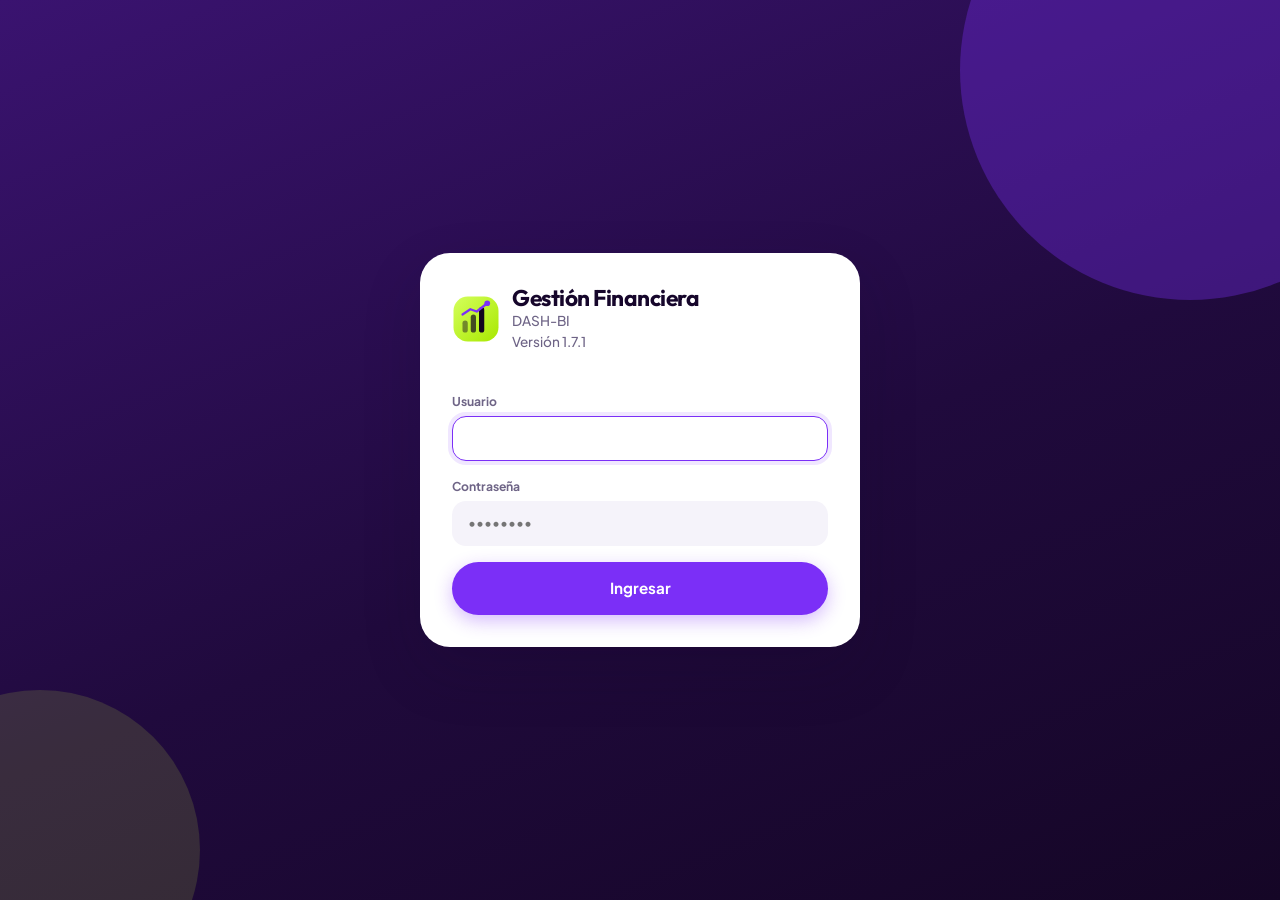
==== index.html @ f1c6bf37 "v1.7.1: migración a Supabase, etapa 1 (esquema) - Proyecto «ERP Financiero» en Supabase: 14 tablas (" ====
<!DOCTYPE html>
<html lang="es">
<head>
    <meta charset="UTF-8">
    <meta name="viewport" content="width=device-width, initial-scale=1">
    <meta name="description" content="ERP y sistema de gestión financiera integral: inventario, facturación, cartera, estados financieros e indicadores en tiempo real.">
    <meta name="color-scheme" content="light dark">
    <title>ERP y Gestión Financiera Integral</title>

    <link rel="icon" href="assets/IMG/logo.svg" type="image/svg+xml">

    <!-- Tipografía de marca. Si no hay red, la pila del sistema definida
         en base.css la sustituye y la aplicación funciona igual. -->
    <link rel="preconnect" href="https://fonts.googleapis.com">
    <link rel="preconnect" href="https://fonts.gstatic.com" crossorigin>
    <link rel="stylesheet" href="https://fonts.googleapis.com/css2?family=Outfit:wght@600;700;800&amp;family=Plus+Jakarta+Sans:wght@400;500;600;700;800&amp;display=swap">

    <link rel="stylesheet" href="assets/CSS/base.css?v=1.7.1">
    <link rel="stylesheet" href="assets/CSS/layout.css?v=1.7.1">
    <link rel="stylesheet" href="assets/CSS/components.css?v=1.7.1">
</head>
<body>

    <a class="visually-hidden" href="#contenido">Saltar al contenido principal</a>

    <div id="app" role="application" aria-label="Sistema de gestión financiera"></div>

    <noscript>
        <div style="max-width:640px;margin:64px auto;padding:24px;border:1px solid #dde3ed;border-radius:16px;font-family:system-ui,sans-serif">
            <h1 style="margin:0 0 12px">JavaScript está desactivado</h1>
            <p style="margin:0;color:#5b6779">
                Esta aplicación calcula inventario, cartera y estados financieros en el navegador.
                Active JavaScript para poder utilizarla.
            </p>
        </div>
    </noscript>

    <!-- Capa base: utilidades, datos y componentes -->
    <!-- Datos de la empresa publicados con esta versión (publicar_datos.py) -->
    <script src="assets/JS/datos-publicados.js?v=1.7.1"></script>
    <script src="assets/JS/util.js?v=1.7.1"></script>
    <script src="assets/JS/db.js?v=1.7.1"></script>
    <script src="assets/JS/ui.js?v=1.7.1"></script>
    <script src="assets/JS/charts.js?v=1.7.1"></script>
    <script src="assets/JS/pdf.js?v=1.7.1"></script>
    <script src="assets/JS/xlsx.js?v=1.7.1"></script>
    <script src="assets/JS/pdfreader.js?v=1.7.1"></script>
    <script src="assets/JS/lines.js?v=1.7.1"></script>
    <script src="assets/JS/auth.js?v=1.7.1"></script>

    <!-- Módulos de negocio -->
    <script src="assets/JS/contacts.js?v=1.7.1"></script>
    <script src="assets/JS/inventory.js?v=1.7.1"></script>
    <script src="assets/JS/purchases.js?v=1.7.1"></script>
    <script src="assets/JS/billing.js?v=1.7.1"></script>
    <script src="assets/JS/importer.js?v=1.7.1"></script>

    <!-- Análisis: el motor financiero debe cargarse antes del tablero -->
    <script src="assets/JS/financials.js?v=1.7.1"></script>
    <script src="assets/JS/dashboard.js?v=1.7.1"></script>
    <script src="assets/JS/tools.js?v=1.7.1"></script>
    <script src="assets/JS/payroll.js?v=1.7.1"></script>

    <!-- Arranque -->
    <script src="assets/JS/app.js?v=1.7.1"></script>

</body>
</html>
---- assets/CSS/base.css ----
/* ============================================================
   base.css — Reset, tokens de tema, tipografía y utilidades
   Piel "Nu": morado de marca, verde ácido de acento, fondo
   lavanda y esquinas muy redondeadas.
   La tipografía se pide a Google Fonts desde index.html; si no
   hay red, la pila del sistema la sustituye sin romper nada.
   ============================================================ */

:root {
    color-scheme: light;

    --font-sans: "Plus Jakarta Sans", "Segoe UI Variable Text", "Segoe UI", system-ui,
                 -apple-system, "Helvetica Neue", Arial, sans-serif;
    --font-display: "Outfit", "Segoe UI Variable Display", "Segoe UI", system-ui,
                    -apple-system, "Helvetica Neue", Arial, sans-serif;
    --font-mono: "Cascadia Mono", Consolas, "SF Mono", "Roboto Mono", monospace;

    /* Superficies */
    --bg: #f5f3fa;
    --bg-accent: radial-gradient(1100px 560px at 12% -12%, #e8dcff 0%, transparent 62%),
                 radial-gradient(820px 460px at 100% 0%, #e6f7c9 0%, transparent 58%);
    --surface: #ffffff;
    --surface-2: #f5f3fa;
    --surface-glass: rgba(255, 255, 255, 0.80);
    --border: #ede8f7;
    --border-strong: #ded5f0;

    /* Texto */
    --text: #16062b;
    --text-muted: #6e6486;
    --text-soft: #746890;
    --text-invert: #ffffff;

    /* Marca */
    --primary: #7b2ff7;
    --primary-hover: #4b0fa8;
    --primary-soft: #f0e7ff;
    --accent: #c9f73f;          /* verde ácido: acciones vivas */
    --accent-hover: #b8e831;
    --accent-ink: #12061f;      /* texto legible sobre el acento */
    --night: #170729;           /* superficie oscura de marca */
    --night-2: #2c1052;

    /* Estados */
    --success: #097a56;
    --success-soft: #e4fbf2;
    --danger: #c22b48;
    --danger-solid: #ff4d6d;
    --danger-soft: #ffe9ee;
    --warning: #8a5a0e;
    --warning-soft: #fff3dc;
    --info: #1d6fa8;
    --info-soft: #eaf6ff;

    /* Series de gráficos: legibles sobre fondo claro y oscuro.
       El verde ácido se reserva para la interfaz, no para las líneas. */
    --c1: #7b2ff7;
    --c2: #12c48b;
    --c3: #ffb020;
    --c4: #ff4d6d;
    --c5: #2c8fd8;
    --c6: #8ec400;
    --c7: #8e82ac;
    --c8: #f0954a;

    /* Formas */
    --r-sm: 10px;
    --r-md: 14px;
    --r-lg: 22px;
    --r-xl: 30px;
    --r-pill: 999px;
    --shadow-sm: 0 1px 2px rgba(22, 6, 43, 0.07);
    --shadow-md: 0 8px 24px rgba(22, 6, 43, 0.09);
    --shadow-lg: 0 24px 60px rgba(22, 6, 43, 0.16);
    --shadow-primary: 0 6px 18px rgba(123, 47, 247, 0.32);

    /* Espaciado consistente */
    --sp-1: 4px;
    --sp-2: 8px;
    --sp-3: 12px;
    --sp-4: 16px;
    --sp-5: 24px;
    --sp-6: 32px;
    --sp-7: 48px;

    --sidebar-w: 262px;
    --sidebar-w-collapsed: 76px;
    --topbar-h: 76px;
}

[data-theme="dark"] {
    color-scheme: dark;

    --bg: #0d0518;
    --bg-accent: radial-gradient(1100px 560px at 12% -12%, #2a0f55 0%, transparent 62%),
                 radial-gradient(820px 460px at 100% 0%, #17330c 0%, transparent 58%);
    --surface: #190a2e;
    --surface-2: #22103c;
    --surface-glass: rgba(25, 10, 46, 0.80);
    --border: #2e1a4d;
    --border-strong: #43276b;

    --text: #f2ecff;
    --text-muted: #b5a7d4;
    --text-soft: #8f80b4;

    --primary: #a877ff;
    --primary-hover: #c0a0ff;
    --primary-soft: #2a1250;
    --accent: #c9f73f;
    --accent-hover: #d8ff5c;
    --accent-ink: #12061f;
    --night: #0d0518;
    --night-2: #22103c;

    --success: #3ee0a4;
    --success-soft: #0d3328;
    --danger: #ff8098;
    --danger-solid: #ff4d6d;
    --danger-soft: #3a141f;
    --warning: #ffc75f;
    --warning-soft: #372709;
    --info: #6cc0f0;
    --info-soft: #0e2c40;

    --c1: #a877ff;
    --c2: #3ee0a4;
    --c3: #ffc75f;
    --c4: #ff8098;
    --c5: #6cc0f0;
    --c6: #c9f73f;
    --c7: #9c8ec4;
    --c8: #ffab6b;

    --shadow-sm: 0 1px 2px rgba(0, 0, 0, 0.45);
    --shadow-md: 0 8px 24px rgba(0, 0, 0, 0.5);
    --shadow-lg: 0 24px 60px rgba(0, 0, 0, 0.6);
    --shadow-primary: 0 6px 18px rgba(168, 119, 255, 0.32);
}

/* ---------- Reset ---------- */

*,
*::before,
*::after {
    box-sizing: border-box;
}

html,
body {
    height: 100%;
}

body {
    margin: 0;
    font-family: var(--font-sans);
    font-size: 14px;
    line-height: 1.5;
    color: var(--text);
    background-color: var(--bg);
    background-image: var(--bg-accent);
    background-attachment: fixed;
    -webkit-font-smoothing: antialiased;
}

h1, h2, h3, h4, h5, h6, p, figure {
    margin: 0;
}

h1, h2, h3 {
    font-family: var(--font-display);
    letter-spacing: -0.022em;
}

h1 { font-size: 1.72rem; line-height: 1.15; font-weight: 700; }
h2 { font-size: 1.06rem; line-height: 1.3; font-weight: 700; }
h3 { font-size: 1rem; font-weight: 700; }
h4 { font-size: 0.9rem; font-weight: 700; }

ul, ol {
    margin: 0;
    padding: 0;
    list-style: none;
}

img, svg {
    max-width: 100%;
}

button, input, select, textarea {
    font: inherit;
    color: inherit;
}

a {
    color: var(--primary);
    text-decoration: none;
}

a:hover {
    color: var(--primary-hover);
    text-decoration: underline;
}

/* Foco visible y consistente en toda la aplicación (accesibilidad) */
:focus-visible {
    outline: 2px solid var(--primary);
    outline-offset: 2px;
    border-radius: var(--r-sm);
}

::-webkit-scrollbar { width: 10px; height: 10px; }
::-webkit-scrollbar-track { background: transparent; }
::-webkit-scrollbar-thumb {
    background: var(--border-strong);
    border-radius: 999px;
    border: 2px solid transparent;
    background-clip: content-box;
}

/* ---------- Utilidades ---------- */

.visually-hidden {
    position: absolute;
    width: 1px;
    height: 1px;
    margin: -1px;
    padding: 0;
    overflow: hidden;
    clip: rect(0 0 0 0);
    white-space: nowrap;
    border: 0;
}

.is-hidden { display: none !important; }

.text-muted { color: var(--text-muted); }
.text-soft { color: var(--text-soft); }
.text-right { text-align: right; }
.text-center { text-align: center; }
.num { font-variant-numeric: tabular-nums; }
.pos { color: var(--success); }
.neg { color: var(--danger); }
.strong { font-weight: 700; }

.row { display: flex; align-items: center; gap: var(--sp-3); }
.row-between { display: flex; align-items: center; justify-content: space-between; gap: var(--sp-3); }
.row-wrap { flex-wrap: wrap; }
.stack { display: flex; flex-direction: column; gap: var(--sp-4); }
.stack-sm { display: flex; flex-direction: column; gap: var(--sp-2); }
.grow { flex: 1 1 auto; min-width: 0; }

@media (prefers-reduced-motion: reduce) {
    *,
    *::before,
    *::after {
        animation-duration: 0.001ms !important;
        transition-duration: 0.001ms !important;
    }
}
---- assets/CSS/layout.css ----
/* ============================================================
   layout.css — Login, sidebar colapsable, topbar y rejillas
   ============================================================ */

/* ---------- Pantalla de acceso ---------- */

.login-screen {
    min-height: 100vh;
    display: grid;
    place-items: center;
    padding: var(--sp-5);
    background: linear-gradient(158deg, #3a1370 0%, #200a3d 55%, #150626 100%);
    position: relative;
    overflow: hidden;
}

.login-screen::before,
.login-screen::after {
    content: "";
    position: absolute;
    border-radius: 999px;
    pointer-events: none;
}

.login-screen::before {
    width: 460px;
    height: 460px;
    right: -140px;
    top: -160px;
    background: var(--primary);
    opacity: 0.34;
}

.login-screen::after {
    width: 320px;
    height: 320px;
    left: -120px;
    bottom: -110px;
    background: var(--accent);
    opacity: 0.14;
}

.login-card {
    position: relative;
    z-index: 1;
    width: min(440px, 100%);
    background: var(--surface);
    border: 0;
    border-radius: var(--r-xl);
    box-shadow: var(--shadow-lg);
    padding: var(--sp-6);
}

.login-brand {
    display: flex;
    align-items: center;
    gap: var(--sp-3);
    margin-bottom: var(--sp-5);
}

.login-brand img { width: 48px; height: 48px; border-radius: 16px; }
.login-brand h1 { font-size: 1.42rem; }
.login-brand p { color: var(--text-muted); font-size: 0.85rem; font-weight: 500; }

.login-card .btn { width: 100%; padding: 15px 22px; font-size: 0.95rem; }

/* ---------- Estructura principal ---------- */

.app-shell {
    display: grid;
    grid-template-columns: var(--sidebar-w) 1fr;
    grid-template-rows: 100vh;
    transition: grid-template-columns 0.22s ease;
}

.app-shell.is-collapsed {
    grid-template-columns: var(--sidebar-w-collapsed) 1fr;
}

/* ---------- Sidebar ---------- */

.sidebar {
    display: flex;
    flex-direction: column;
    min-height: 0;
    background: linear-gradient(168deg, #240c46 0%, #170729 62%, #12061f 100%);
    border-right: 0;
    overflow: hidden;
}

.sidebar-head {
    display: flex;
    align-items: center;
    gap: var(--sp-3);
    height: var(--topbar-h);
    padding: 0 var(--sp-4);
    border-bottom: 1px solid rgba(255, 255, 255, 0.07);
    flex: 0 0 auto;
}

.sidebar-head img { width: 36px; height: 36px; border-radius: 12px; flex: 0 0 auto; }

.sidebar-title { font-family: var(--font-display); font-weight: 700; font-size: 0.98rem; white-space: nowrap; color: #ffffff; }
.sidebar-title span { display: block; font-family: var(--font-sans); font-weight: 500; font-size: 0.7rem; color: #9c8ec4; }
.sidebar-title .sidebar-version { font-size: 0.62rem; font-weight: 700; letter-spacing: 0.08em; color: #8f7fbe; }

.sidebar-nav {
    flex: 1 1 auto;
    min-height: 0;
    overflow-y: auto;
    padding: var(--sp-4) var(--sp-3) var(--sp-5);
}

.sidebar-nav::-webkit-scrollbar-thumb { background: rgba(255, 255, 255, 0.14); }

.nav-group-label {
    padding: var(--sp-4) var(--sp-3) var(--sp-2);
    font-size: 0.63rem;
    font-weight: 800;
    letter-spacing: 0.12em;
    text-transform: uppercase;
    color: #6f5f9b;
    white-space: nowrap;
}

.nav-item {
    display: flex;
    align-items: center;
    gap: var(--sp-3);
    width: 100%;
    padding: 11px var(--sp-4);
    margin-bottom: 3px;
    border: 0;
    border-radius: var(--r-md);
    background: transparent;
    color: #b9aedb;
    font-size: 0.87rem;
    font-weight: 500;
    text-align: left;
    cursor: pointer;
    transition: background 0.15s ease, color 0.15s ease;
}

.nav-item:hover { background: rgba(255, 255, 255, 0.08); color: #ffffff; }

.nav-item[aria-current="page"] {
    background: var(--accent);
    color: var(--accent-ink);
    font-weight: 800;
}

.nav-item .nav-icon {
    flex: 0 0 22px;
    display: grid;
    place-items: center;
    font-size: 1rem;
    line-height: 1;
}

.nav-item .nav-label { white-space: nowrap; overflow: hidden; text-overflow: ellipsis; }

.nav-badge {
    margin-left: auto;
    padding: 2px 9px;
    border-radius: 999px;
    background: var(--danger-solid);
    color: #ffffff;
    font-size: 0.68rem;
    font-weight: 800;
}

.nav-item[aria-current="page"] .nav-badge { background: var(--accent-ink); color: var(--accent); }

.app-shell.is-collapsed .sidebar-title,
.app-shell.is-collapsed .nav-label,
.app-shell.is-collapsed .nav-group-label,
.app-shell.is-collapsed .nav-badge {
    display: none;
}

.app-shell.is-collapsed .nav-item { justify-content: center; padding: 12px 0; }
.app-shell.is-collapsed .sidebar-head { justify-content: center; padding: 0; }

/* ---------- Barra superior ---------- */

.main-area {
    display: flex;
    flex-direction: column;
    min-width: 0;
    min-height: 0;
}

.topbar {
    display: flex;
    align-items: center;
    gap: var(--sp-3);
    height: var(--topbar-h);
    flex: 0 0 auto;
    padding: 0 var(--sp-5);
    background: var(--surface);
    border-bottom: 1px solid var(--border);
}

.topbar h1 { font-size: 1.12rem; font-weight: 700; }
.topbar .topbar-sub { font-size: 0.75rem; color: var(--text-soft); font-weight: 500; }

.topbar-spacer { flex: 1 1 auto; }

.user-chip {
    display: flex;
    align-items: center;
    gap: var(--sp-2);
    padding: 5px 14px 5px 5px;
    border: 0;
    border-radius: var(--r-pill);
    background: var(--surface-2);
}

.avatar {
    width: 34px;
    height: 34px;
    display: grid;
    place-items: center;
    border-radius: 50%;
    background: var(--primary);
    color: #fff;
    font-size: 0.76rem;
    font-weight: 800;
    border: 2.5px solid var(--accent);
}

.user-chip .user-name { font-size: 0.82rem; font-weight: 700; line-height: 1.15; }
.user-chip .user-role { font-size: 0.68rem; color: var(--text-soft); line-height: 1.15; font-weight: 500; }

.view-scroll {
    flex: 1 1 auto;
    min-height: 0;
    overflow-y: auto;
    padding: var(--sp-5);
}

.view { display: flex; flex-direction: column; gap: var(--sp-5); }

.view-head { display: flex; align-items: flex-start; gap: var(--sp-4); flex-wrap: wrap; }
.view-head .grow p { color: var(--text-muted); font-size: 0.87rem; margin-top: 4px; font-weight: 500; }

/* ---------- Rejillas ---------- */

.grid-kpi {
    display: grid;
    grid-template-columns: repeat(auto-fit, minmax(215px, 1fr));
    gap: var(--sp-4);
}

.grid-2 {
    display: grid;
    grid-template-columns: repeat(auto-fit, minmax(340px, 1fr));
    gap: var(--sp-4);
}

.grid-3 {
    display: grid;
    grid-template-columns: repeat(auto-fit, minmax(250px, 1fr));
    gap: var(--sp-4);
}

.grid-form {
    display: grid;
    grid-template-columns: repeat(auto-fit, minmax(190px, 1fr));
    gap: var(--sp-4);
}

.span-full { grid-column: 1 / -1; }

/* ---------- Responsive ---------- */

@media (max-width: 1080px) {
    .grid-kpi { grid-template-columns: repeat(auto-fit, minmax(180px, 1fr)); }
}

@media (max-width: 860px) {
    .app-shell,
    .app-shell.is-collapsed {
        grid-template-columns: 1fr;
    }

    .sidebar {
        position: fixed;
        z-index: 60;
        inset: 0 auto 0 0;
        width: min(280px, 84vw);
        transform: translateX(-102%);
        transition: transform 0.22s ease;
        box-shadow: var(--shadow-lg);
    }

    .app-shell.is-drawer-open .sidebar { transform: translateX(0); }

    .app-shell.is-collapsed .sidebar-title,
    .app-shell.is-collapsed .nav-label,
    .app-shell.is-collapsed .nav-group-label,
    .app-shell.is-collapsed .nav-badge { display: revert; }

    .app-shell.is-collapsed .nav-item { justify-content: flex-start; padding: 11px var(--sp-4); }
    .app-shell.is-collapsed .sidebar-head { justify-content: flex-start; padding: 0 var(--sp-4); }

    .scrim {
        position: fixed;
        inset: 0;
        z-index: 55;
        background: rgba(13, 5, 24, 0.55);
        backdrop-filter: blur(3px);
    }

    .topbar { padding: 0 var(--sp-4); }
    .view-scroll { padding: var(--sp-4); }
    .user-chip .user-name,
    .user-chip .user-role { display: none; }
    .user-chip { padding: 4px; }
}

@media (max-width: 560px) {
    .topbar h1 { font-size: 1rem; }
    .topbar .topbar-sub { display: none; }
    .grid-kpi { grid-template-columns: repeat(auto-fit, minmax(148px, 1fr)); gap: var(--sp-3); }
    .grid-2, .grid-3 { grid-template-columns: 1fr; }
    .view-scroll { padding: var(--sp-3); }
    .view { gap: var(--sp-4); }
    .login-card { padding: var(--sp-5); }
}
---- assets/CSS/components.css ----
/* ============================================================
   components.css — Tarjetas, KPIs, formularios, tablas,
   modales, toasts, gráficos SVG y estados de interfaz
   ============================================================ */

/* ---------- Tarjeta ---------- */

.card {
    background: var(--surface);
    border: 0;
    border-radius: var(--r-xl);
    box-shadow: var(--shadow-sm);
    overflow: hidden;
}

.card-head {
    display: flex;
    align-items: center;
    gap: var(--sp-3);
    padding: var(--sp-4) var(--sp-5);
    border-bottom: 1px solid var(--border);
    flex-wrap: wrap;
}

.card-head h2,
.card-head h3 { font-size: 1rem; font-weight: 700; }
.card-head p { font-size: 0.78rem; color: var(--text-muted); font-weight: 500; }

.card-body { padding: var(--sp-5); }
.card-body.flush { padding: 0; }

.card-foot {
    padding: var(--sp-4) var(--sp-5);
    border-top: 1px solid var(--border);
    background: var(--surface-2);
}

/* ---------- KPI ---------- */

.kpi {
    position: relative;
    padding: var(--sp-4) var(--sp-5);
    background: var(--surface);
    border: 0;
    border-radius: var(--r-lg);
    box-shadow: var(--shadow-sm);
    display: flex;
    flex-direction: column;
    gap: 5px;
    overflow: hidden;
}

/* Punto de color en lugar del antiguo filo lateral */
.kpi::before {
    content: "";
    position: absolute;
    top: 20px;
    left: var(--sp-5);
    width: 8px;
    height: 8px;
    border-radius: 999px;
    background: var(--kpi-accent, var(--primary));
}

.kpi-label {
    font-size: 0.7rem;
    font-weight: 800;
    color: var(--text-muted);
    text-transform: uppercase;
    letter-spacing: 0.06em;
    padding-left: 16px;
}

.kpi-value {
    font-family: var(--font-display);
    font-size: 1.62rem;
    font-weight: 700;
    letter-spacing: -0.025em;
    font-variant-numeric: tabular-nums;
    word-break: break-word;
    line-height: 1.15;
}

.kpi-context { font-size: 0.75rem; color: var(--text-soft); font-weight: 500; }

/* La primera tarjeta de cada fila de KPIs manda la jerarquía */
.grid-kpi > .kpi:first-child {
    background: linear-gradient(150deg, var(--night-2) 0%, var(--night) 100%);
    color: #ffffff;
}

.grid-kpi > .kpi:first-child::before { background: var(--accent); }
.grid-kpi > .kpi:first-child .kpi-label { color: #c7b9ea; }
.grid-kpi > .kpi:first-child .kpi-context { color: #a99ad1; }

/* ---------- Botones ---------- */

.btn {
    display: inline-flex;
    align-items: center;
    justify-content: center;
    gap: var(--sp-2);
    padding: 11px 22px;
    border: 0;
    border-radius: var(--r-pill);
    background: var(--primary);
    color: #ffffff;
    font-size: 0.85rem;
    font-weight: 700;
    cursor: pointer;
    white-space: nowrap;
    box-shadow: var(--shadow-primary);
    transition: background 0.15s ease, transform 0.12s ease, box-shadow 0.15s ease;
}

.btn:hover { background: var(--primary-hover); transform: translateY(-1px); }

/* En tema oscuro el morado se aclara para separarse del fondo, y el blanco
   deja de contrastar sobre él: la pastilla pasa a texto casi negro. */
[data-theme="dark"] .btn { color: var(--accent-ink); }
[data-theme="dark"] .btn-secondary { color: var(--text); }
[data-theme="dark"] .btn-ghost { color: var(--text-muted); }
[data-theme="dark"] .btn-danger { color: var(--accent-ink); }
[data-theme="dark"] .segmented button[aria-pressed="true"],
[data-theme="dark"] .tabs button[aria-selected="true"] { color: var(--accent-ink); }
.btn:active { transform: none; }
.btn:disabled { opacity: 0.45; cursor: not-allowed; box-shadow: none; transform: none; }

.btn-secondary {
    background: var(--surface);
    color: var(--text);
    box-shadow: var(--shadow-sm);
}
.btn-secondary:hover { background: var(--surface-2); color: var(--text); }

.btn-ghost { background: transparent; color: var(--text-muted); box-shadow: none; }
.btn-ghost:hover { background: var(--surface-2); color: var(--text); transform: none; }

.btn-danger { background: var(--danger-solid); box-shadow: 0 6px 18px rgba(255, 77, 109, 0.3); }
.btn-danger:hover { background: var(--danger-solid); filter: brightness(0.94); }

/* Acciones cortas de fila (Abonar, Liquidar, Pagar): verde vivo.
   El morado queda para las acciones que crean un documento. */
.btn.btn-sm:not(.btn-secondary):not(.btn-ghost):not(.btn-danger) {
    background: var(--accent);
    color: var(--accent-ink);
    box-shadow: none;
}
.btn.btn-sm:not(.btn-secondary):not(.btn-ghost):not(.btn-danger):hover {
    background: var(--accent-hover);
    color: var(--accent-ink);
}

.btn-sm { padding: 7px 14px; font-size: 0.78rem; }
.btn-icon { padding: 7px; width: 36px; height: 36px; }

.icon-btn {
    display: inline-grid;
    place-items: center;
    width: 38px;
    height: 38px;
    border: 0;
    border-radius: var(--r-pill);
    background: var(--surface-2);
    color: var(--text-muted);
    font-size: 1rem;
    cursor: pointer;
    flex: 0 0 auto;
    transition: background 0.15s ease, color 0.15s ease;
}
.icon-btn:hover { background: var(--primary-soft); color: var(--primary); }

/* ---------- Formularios ---------- */

.field { display: flex; flex-direction: column; gap: 6px; min-width: 0; }

.field > label {
    font-size: 0.76rem;
    font-weight: 700;
    color: var(--text-muted);
}

.field .hint { font-size: 0.72rem; color: var(--text-soft); font-weight: 500; }
.field .error-text { font-size: 0.72rem; color: var(--danger); font-weight: 700; }

.input,
.select,
.textarea {
    width: 100%;
    padding: 11px 15px;
    border: 1.5px solid transparent;
    border-radius: var(--r-md);
    background: var(--surface-2);
    color: var(--text);
    font-size: 0.87rem;
    font-weight: 500;
    transition: border-color 0.15s ease, box-shadow 0.15s ease, background 0.15s ease;
}

.input:focus,
.select:focus,
.textarea:focus {
    border-color: var(--primary);
    background: var(--surface);
    outline: none;
    box-shadow: 0 0 0 4px var(--primary-soft);
}

.input[aria-invalid="true"] { border-color: var(--danger); }

.input.num-input { text-align: right; font-variant-numeric: tabular-nums; }

.textarea { min-height: 82px; resize: vertical; }

fieldset {
    border: 1px solid var(--border);
    border-radius: var(--r-lg);
    padding: var(--sp-4);
    margin: 0;
}

legend { padding: 0 var(--sp-2); font-size: 0.76rem; font-weight: 800; color: var(--text-muted); }

.check {
    display: inline-flex;
    align-items: center;
    gap: var(--sp-2);
    font-size: 0.85rem;
    font-weight: 500;
    cursor: pointer;
}
.check input { width: 17px; height: 17px; accent-color: var(--primary); }

/* Matriz de permisos por rol: una columna de casillas por rol */
.permisos-rol .col-rol { text-align: center; width: 128px; }
.permisos-rol input[type="checkbox"] { width: 18px; height: 18px; accent-color: var(--primary); cursor: pointer; vertical-align: middle; }
.permisos-rol input[type="checkbox"]:disabled { cursor: not-allowed; opacity: 0.55; }

/* En móvil la columna del administrador (siempre todo, no editable) sobra:
   se oculta para que las casillas de Contador y Vendedor quepan sin desplazar. */
@media (max-width: 560px) {
    table.data.permisos-rol th,
    table.data.permisos-rol td { padding-left: 8px; padding-right: 8px; }
    table.data.permisos-rol td:first-child { white-space: normal; min-width: 118px; }
    .permisos-rol .col-rol { width: auto; }
    .permisos-rol .col-admin { display: none; }
}

/* Grupo de opciones tipo segmento */
.segmented {
    display: inline-flex;
    padding: 4px;
    gap: 3px;
    background: var(--surface-2);
    border-radius: var(--r-pill);
    flex-wrap: wrap;
}

.segmented button {
    padding: 7px 16px;
    border: 0;
    border-radius: var(--r-pill);
    background: transparent;
    color: var(--text-muted);
    font-size: 0.8rem;
    font-weight: 700;
    cursor: pointer;
}

.segmented button[aria-pressed="true"] {
    background: var(--primary);
    color: #ffffff;
}

/* ---------- Barra de filtros ---------- */

.filters {
    display: flex;
    align-items: flex-end;
    gap: var(--sp-3);
    flex-wrap: wrap;
    padding: var(--sp-4);
    background: var(--surface);
    border: 0;
    border-radius: var(--r-xl);
    box-shadow: var(--shadow-sm);
}

.filters .field { flex: 1 1 160px; }

.filter-status {
    display: flex;
    align-items: center;
    gap: var(--sp-2);
    flex-wrap: wrap;
    font-size: 0.78rem;
    color: var(--text-muted);
    font-weight: 600;
}

.chip {
    display: inline-flex;
    align-items: center;
    gap: 6px;
    padding: 5px 13px;
    border-radius: var(--r-pill);
    background: var(--primary-soft);
    color: var(--primary);
    font-size: 0.75rem;
    font-weight: 700;
}

/* ---------- Tablas ---------- */

.table-wrap { width: 100%; overflow-x: auto; }

table.data {
    width: 100%;
    border-collapse: collapse;
    font-size: 0.85rem;
}

table.data caption {
    text-align: left;
    padding: var(--sp-3) var(--sp-5);
    font-size: 0.78rem;
    color: var(--text-muted);
}

table.data th,
table.data td {
    padding: 12px var(--sp-4);
    text-align: left;
    border-bottom: 1px solid var(--border);
    white-space: nowrap;
}

table.data thead th {
    position: sticky;
    top: 0;
    z-index: 1;
    background: var(--surface-2);
    font-size: 0.68rem;
    font-weight: 800;
    text-transform: uppercase;
    letter-spacing: 0.07em;
    color: var(--text-muted);
    border-bottom: 0;
}

table.data thead th.sortable { cursor: pointer; user-select: none; }
table.data thead th.sortable:hover { color: var(--primary); }
table.data thead th .sort-mark { margin-left: 4px; font-size: 0.7rem; }

table.data tbody tr { transition: background 0.12s ease; }
table.data tbody tr:hover { background: var(--surface-2); }
table.data tbody tr:last-child td { border-bottom: 0; }
table.data tbody td { font-weight: 500; }

table.data td.num,
table.data th.num { text-align: right; font-variant-numeric: tabular-nums; }
table.data tbody td.num { font-weight: 700; }

table.data tfoot td {
    background: var(--surface-2);
    font-weight: 800;
    border-top: 2px solid var(--border-strong);
    border-bottom: 0;
}

table.data td.wrap { white-space: normal; min-width: 190px; font-weight: 600; }

.table-toolbar {
    display: flex;
    align-items: center;
    gap: var(--sp-3);
    flex-wrap: wrap;
    padding: var(--sp-4);
    border-bottom: 1px solid var(--border);
}

.pager {
    display: flex;
    align-items: center;
    justify-content: space-between;
    gap: var(--sp-3);
    padding: var(--sp-4);
    border-top: 1px solid var(--border);
    font-size: 0.78rem;
    color: var(--text-soft);
    font-weight: 600;
    flex-wrap: wrap;
}

/* ---------- Etiquetas de estado ---------- */

.badge {
    display: inline-flex;
    align-items: center;
    gap: 5px;
    padding: 4px 12px;
    border-radius: var(--r-pill);
    font-size: 0.72rem;
    font-weight: 800;
    white-space: nowrap;
}

.badge-success { background: var(--success-soft); color: var(--success); }
.badge-danger  { background: var(--danger-soft);  color: var(--danger); }
.badge-warning { background: var(--warning-soft); color: var(--warning); }
.badge-info    { background: var(--info-soft);    color: var(--info); }
.badge-neutral { background: var(--surface-2);    color: var(--text-muted); }

/* ---------- Estados de interfaz ---------- */

.state {
    display: flex;
    flex-direction: column;
    align-items: center;
    gap: var(--sp-2);
    padding: var(--sp-7) var(--sp-5);
    text-align: center;
    color: var(--text-muted);
}

.state .state-icon { font-size: 1.9rem; opacity: 0.6; }
.state .state-title { font-weight: 700; color: var(--text); font-family: var(--font-display); }
.state .state-msg { font-size: 0.83rem; max-width: 42ch; font-weight: 500; }

.spinner {
    width: 28px;
    height: 28px;
    border: 3px solid var(--border-strong);
    border-top-color: var(--primary);
    border-radius: 50%;
    animation: spin 0.7s linear infinite;
}

@keyframes spin { to { transform: rotate(360deg); } }

.banner {
    display: flex;
    align-items: flex-start;
    gap: var(--sp-3);
    padding: var(--sp-4);
    border-radius: var(--r-lg);
    border: 0;
    font-size: 0.83rem;
    font-weight: 500;
}

.banner-warning { background: var(--warning-soft); color: var(--warning); }
.banner-danger  { background: var(--danger-soft);  color: var(--danger); }
.banner-info    { background: var(--info-soft);    color: var(--info); }
.banner-success { background: var(--success-soft); color: var(--success); }
.banner strong { display: block; font-weight: 800; }

/* ---------- Toasts ---------- */

.toast-stack {
    position: fixed;
    z-index: 200;
    right: var(--sp-5);
    bottom: var(--sp-5);
    display: flex;
    flex-direction: column;
    gap: var(--sp-2);
    max-width: min(380px, calc(100vw - 32px));
}

.toast {
    display: flex;
    align-items: flex-start;
    gap: var(--sp-3);
    padding: var(--sp-4);
    border-radius: var(--r-lg);
    border: 0;
    border-left: 5px solid var(--border);
    background: var(--surface);
    box-shadow: var(--shadow-lg);
    animation: toast-in 0.2s ease;
}

.toast-success { border-left-color: #12c48b; }
.toast-error   { border-left-color: var(--danger-solid); }
.toast-warning { border-left-color: #ffb020; }
.toast-info    { border-left-color: var(--primary); }

.toast .toast-title { font-weight: 800; font-size: 0.85rem; }
.toast .toast-msg { font-size: 0.8rem; color: var(--text-muted); font-weight: 500; }

@keyframes toast-in {
    from { opacity: 0; transform: translateY(12px) scale(0.98); }
    to { opacity: 1; transform: none; }
}

/* ---------- Modales ---------- */

.modal-backdrop {
    position: fixed;
    inset: 0;
    z-index: 150;
    display: grid;
    place-items: center;
    padding: var(--sp-4);
    background: rgba(13, 5, 24, 0.55);
    backdrop-filter: blur(4px);
    -webkit-backdrop-filter: blur(4px);
    overflow-y: auto;
}

.modal {
    width: min(680px, 100%);
    max-height: calc(100vh - 48px);
    display: flex;
    flex-direction: column;
    background: var(--surface);
    border: 0;
    border-radius: var(--r-xl);
    box-shadow: var(--shadow-lg);
    animation: modal-in 0.18s ease;
}

.modal.modal-wide { width: min(980px, 100%); }
.modal.modal-sm { width: min(430px, 100%); }

@keyframes modal-in {
    from { opacity: 0; transform: translateY(14px) scale(0.985); }
    to { opacity: 1; transform: none; }
}

.modal-head {
    display: flex;
    align-items: center;
    gap: var(--sp-3);
    padding: var(--sp-5) var(--sp-5) var(--sp-4);
    border-bottom: 1px solid var(--border);
    flex: 0 0 auto;
}

.modal-head h2 { font-size: 1.12rem; }
.modal-head p { font-size: 0.78rem; color: var(--text-muted); font-weight: 500; }

.modal-body {
    padding: var(--sp-5);
    overflow-y: auto;
    flex: 1 1 auto;
    min-height: 0;
}

.modal-foot {
    display: flex;
    align-items: center;
    justify-content: flex-end;
    gap: var(--sp-3);
    padding: var(--sp-4) var(--sp-5);
    border-top: 1px solid var(--border);
    background: var(--surface-2);
    flex: 0 0 auto;
    flex-wrap: wrap;
}

.modal-foot .grow { text-align: left; }

/* ---------- Líneas de totales ---------- */

.totals { display: grid; gap: 7px; margin-left: auto; width: min(320px, 100%); }

.totals-line {
    display: flex;
    justify-content: space-between;
    gap: var(--sp-4);
    font-size: 0.85rem;
    font-weight: 600;
    font-variant-numeric: tabular-nums;
}

.totals-line.total {
    padding-top: 8px;
    border-top: 2px solid var(--border-strong);
    font-size: 1.05rem;
    font-weight: 800;
    font-family: var(--font-display);
}

/* ---------- Gráficos SVG ---------- */

.chart {
    position: relative;
    width: 100%;
}

.chart svg { display: block; width: 100%; height: auto; overflow: visible; }

.chart .axis-line { stroke: var(--border-strong); stroke-width: 1; }
.chart .grid-line { stroke: var(--border); stroke-width: 1; stroke-dasharray: 3 5; }
.chart .axis-text { fill: var(--text-soft); font-size: 10px; font-family: var(--font-sans); font-weight: 600; }
.chart .series-line { fill: none; stroke-width: 3.2; stroke-linejoin: round; stroke-linecap: round; }
.chart .series-dot { stroke: var(--surface); stroke-width: 3; }
.chart .hover-guide { stroke: var(--text-soft); stroke-width: 1; stroke-dasharray: 3 3; }
.chart .bar { transition: opacity 0.12s ease; }
.chart .bar:hover, .chart .slice:hover { opacity: 0.78; cursor: pointer; }
.chart .bar-label { fill: var(--text-muted); font-size: 10px; font-family: var(--font-sans); font-weight: 700; }

.chart-tooltip {
    position: absolute;
    z-index: 5;
    min-width: 140px;
    padding: 9px 12px;
    border-radius: var(--r-md);
    border: 0;
    background: var(--surface);
    box-shadow: var(--shadow-md);
    font-size: 0.76rem;
    pointer-events: none;
    transform: translate(-50%, -110%);
}

.chart-tooltip .tt-title { font-weight: 800; margin-bottom: 4px; }
.chart-tooltip .tt-row { display: flex; align-items: center; gap: 6px; justify-content: space-between; }
.chart-tooltip .tt-key { display: flex; align-items: center; gap: 5px; color: var(--text-muted); font-weight: 500; }

.legend {
    display: flex;
    flex-wrap: wrap;
    gap: var(--sp-3);
    padding-top: var(--sp-3);
    font-size: 0.78rem;
    color: var(--text-muted);
    font-weight: 600;
}

.legend-item { display: inline-flex; align-items: center; gap: 6px; }

.swatch { width: 10px; height: 10px; border-radius: 3px; flex: 0 0 auto; }

/* ---------- Barra de progreso (presupuesto, cupos) ---------- */

.meter {
    position: relative;
    height: 8px;
    min-width: 70px;
    border-radius: 999px;
    background: var(--surface-2);
    border: 0;
    overflow: hidden;
}

.meter > span {
    display: block;
    height: 100%;
    border-radius: 999px;
    background: var(--meter-color, var(--primary));
}

/* ---------- Pestañas ---------- */

.tabs {
    display: flex;
    gap: var(--sp-1);
    padding: 5px;
    background: var(--surface);
    border-radius: var(--r-pill);
    box-shadow: var(--shadow-sm);
    overflow-x: auto;
}

.tabs button {
    padding: 10px var(--sp-5);
    border: 0;
    border-radius: var(--r-pill);
    background: transparent;
    color: var(--text-muted);
    font-size: 0.85rem;
    font-weight: 700;
    cursor: pointer;
    white-space: nowrap;
}

.tabs button:hover { color: var(--text); }
.tabs button[aria-selected="true"] { background: var(--primary); color: #ffffff; }

/* ---------- Tablero: diez indicadores en dos filas ---------- */

.grid-kpi.grid-kpi-5 { grid-template-columns: repeat(5, minmax(0, 1fr)); gap: 14px; }
.grid-kpi-5 .kpi { padding: var(--sp-4) 18px; }
.grid-kpi-5 .kpi::before { left: 18px; }
.grid-kpi-5 .kpi-value { font-size: clamp(1.05rem, 1.42vw, 1.4rem); }

@media (max-width: 1180px) {
    .grid-kpi.grid-kpi-5 { grid-template-columns: repeat(auto-fit, minmax(180px, 1fr)); }
}

@media (max-width: 560px) {
    .grid-kpi.grid-kpi-5 { grid-template-columns: repeat(auto-fit, minmax(148px, 1fr)); }
}

/* ---------- Acciones del encabezado de vista ---------- */

.view-actions {
    display: flex;
    align-items: center;
    gap: var(--sp-2);
    flex-wrap: wrap;
}

/* ---------- Carga de facturas PDF ---------- */

.dropzone {
    display: flex;
    flex-direction: column;
    align-items: center;
    gap: var(--sp-2);
    padding: var(--sp-6) var(--sp-5);
    border: 2px dashed var(--border-strong);
    border-radius: var(--r-lg);
    background: var(--surface-2);
    text-align: center;
    cursor: pointer;
    transition: border-color 0.15s ease, background 0.15s ease;
}

.dropzone:hover,
.dropzone:focus-visible,
.dropzone.is-over { border-color: var(--primary); background: var(--primary-soft); }

.dropzone-icon {
    width: 52px;
    height: 52px;
    display: grid;
    place-items: center;
    border-radius: 16px;
    background: var(--primary);
    color: #ffffff;
    font-size: 1.1rem;
    font-weight: 800;
}

[data-theme="dark"] .dropzone-icon { color: var(--accent-ink); }

.dropzone strong { font-family: var(--font-display); font-size: 1rem; }
.dropzone p { font-size: 0.8rem; color: var(--text-muted); max-width: 46ch; }

.import-list { display: flex; flex-direction: column; gap: var(--sp-2); }

.import-row {
    display: grid;
    grid-template-columns: minmax(0, 1.5fr) minmax(0, 1.2fr) auto;
    align-items: center;
    gap: var(--sp-3);
    padding: var(--sp-3) var(--sp-4);
    border-radius: var(--r-md);
    background: var(--surface-2);
}

.import-name { font-weight: 700; overflow: hidden; text-overflow: ellipsis; white-space: nowrap; }
.import-meta { font-size: 0.76rem; color: var(--text-muted); font-weight: 500; }
.import-actions { display: flex; align-items: center; gap: var(--sp-2); flex-wrap: wrap; justify-content: flex-end; }

@media (max-width: 680px) {
    .import-row { grid-template-columns: 1fr; }
    .import-actions { justify-content: flex-start; }
}

.leido-hint {
    display: block;
    margin-top: 4px;
    font-size: 0.72rem;
    font-weight: 700;
    color: var(--warning);
}

.leido-hint.is-ok { color: var(--text-soft); font-weight: 500; }

.lectura-pdf {
    display: grid;
    grid-template-columns: repeat(auto-fit, minmax(160px, 1fr));
    gap: var(--sp-2) var(--sp-4);
}

.dato-leido {
    display: flex;
    flex-direction: column;
    gap: 2px;
    padding: var(--sp-2) var(--sp-3);
    border-radius: var(--r-sm);
    background: var(--surface);
}

.dato-leido span { font-size: 0.68rem; font-weight: 800; letter-spacing: 0.05em; text-transform: uppercase; color: var(--text-muted); }
.dato-leido strong { font-size: 0.86rem; font-variant-numeric: tabular-nums; word-break: break-word; }

.texto-extraido summary {
    cursor: pointer;
    font-size: 0.8rem;
    font-weight: 700;
    color: var(--text-muted);
}

.texto-extraido pre {
    max-height: 240px;
    overflow: auto;
    margin: var(--sp-2) 0 0;
    padding: var(--sp-3);
    border-radius: var(--r-md);
    background: var(--surface-2);
    font-family: var(--font-mono);
    font-size: 0.72rem;
    white-space: pre-wrap;
    word-break: break-word;
}

/* ---------- Listas de definición (estados financieros) ---------- */

.fin-line {
    display: flex;
    align-items: baseline;
    justify-content: space-between;
    gap: var(--sp-4);
    padding: 9px 0;
    border-bottom: 1px solid var(--border);
    font-variant-numeric: tabular-nums;
    font-weight: 600;
}

.fin-line.sub { padding-left: var(--sp-4); font-size: 0.85rem; color: var(--text-muted); font-weight: 500; }
.fin-line.total { border-bottom: 0; border-top: 2px solid var(--border-strong); font-weight: 800; margin-top: 5px; }
.fin-line.grand { font-size: 1.08rem; font-family: var(--font-display); }

@media (max-width: 560px) {
    .card-body { padding: var(--sp-4); }
    .card-head { padding: var(--sp-3) var(--sp-4); }
    .kpi { padding: var(--sp-3) var(--sp-4); }
    .kpi::before { left: var(--sp-4); top: 17px; }
    .kpi-value { font-size: 1.25rem; }
    .modal-body { padding: var(--sp-4); }
    .modal-foot { padding: var(--sp-3) var(--sp-4); }
    .modal-foot .btn { flex: 1 1 auto; }
    .toast-stack { right: var(--sp-3); left: var(--sp-3); bottom: var(--sp-3); max-width: none; }
    .totals { width: 100%; }
}


/* ---------- Tablero ejecutivo ---------- */

/* Los filtros mandan en el tablero: siguen a la vista al desplazarse. */
.dash-filtros { position: sticky; top: 0; z-index: 20; }

.kpi-hero-grid { display: grid; grid-template-columns: repeat(4, minmax(0, 1fr)); gap: var(--sp-4); }
.kpi-mini-grid { display: grid; grid-template-columns: repeat(6, minmax(0, 1fr)); gap: var(--sp-3); }

.kpi-hero { display: flex; flex-direction: column; gap: 7px; }
.kpi-hero .kpi-value { font-size: 1.85rem; }
.kpi-hero .chart-chispa { margin-top: auto; padding-top: var(--sp-3); }

.kpi-delta {
    display: flex;
    align-items: baseline;
    flex-wrap: wrap;
    gap: 5px;
    font-size: 0.78rem;
    font-weight: 800;
    font-variant-numeric: tabular-nums;
}

.kpi-delta.pos { color: var(--success); }
.kpi-delta.neg { color: var(--danger); }
.kpi-delta.neutro { color: var(--text-soft); }
.kpi-delta .kpi-delta-ref { color: var(--text-soft); font-weight: 500; font-size: 0.72rem; }

.kpi-mini { padding: 14px 18px; }
.kpi-mini::before { top: 17px; left: 18px; width: 6px; height: 6px; }
.kpi-mini .kpi-label { font-size: 0.63rem; padding-left: 13px; }
.kpi-mini .kpi-value { font-size: 1.1rem; }
.kpi-mini .kpi-context { font-size: 0.7rem; }

.chart-chispa svg { display: block; width: 100%; height: 34px; }

.dash-grid {
    display: grid;
    grid-template-columns: repeat(12, minmax(0, 1fr));
    gap: var(--sp-4);
    align-items: start;
}

.dash-grid > .span-4 { grid-column: span 4; }
.dash-grid > .span-5 { grid-column: span 5; }
.dash-grid > .span-7 { grid-column: span 7; }
.dash-grid > .span-8 { grid-column: span 8; }
.dash-grid > .span-12 { grid-column: span 12; }

@media (max-width: 1180px) {
    .kpi-hero-grid { grid-template-columns: repeat(2, minmax(0, 1fr)); }
    .kpi-mini-grid { grid-template-columns: repeat(3, minmax(0, 1fr)); }
    .dash-grid > .span-4,
    .dash-grid > .span-5,
    .dash-grid > .span-7,
    .dash-grid > .span-8 { grid-column: span 12; }
}

@media (max-width: 640px) {
    .kpi-hero-grid { grid-template-columns: 1fr; }
    .kpi-mini-grid { grid-template-columns: repeat(2, minmax(0, 1fr)); }
    .dash-filtros { position: static; }
    .kpi-hero .kpi-value { font-size: 1.6rem; }
}
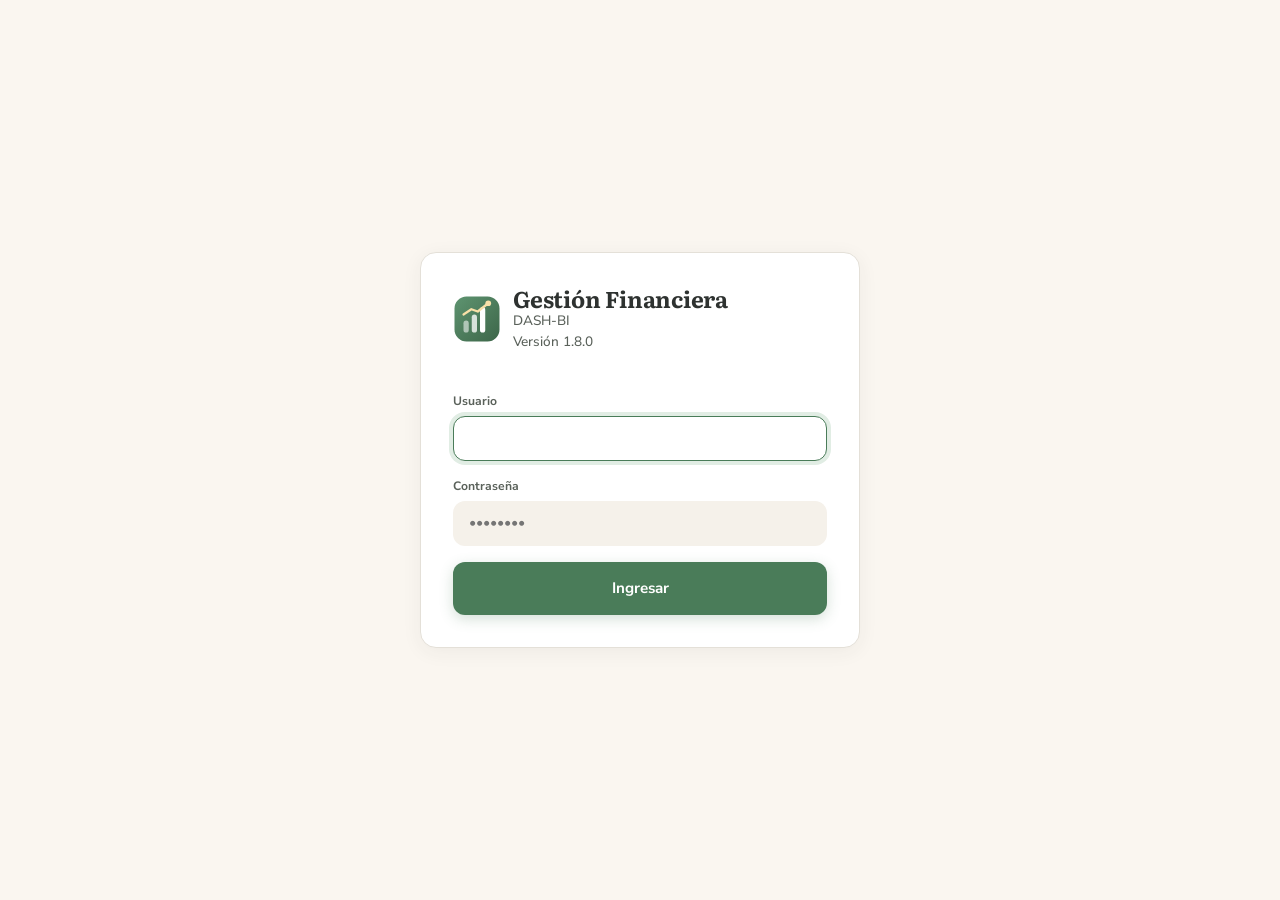
==== commit ca1c1523: "v1.8.0: piel visual Terra basada en los diseños de Stitch - Paleta Terra: verde bosque #4a7c59 sobre" ====
--- a/index.html
+++ b/index.html
@@ -13,11 +13,13 @@
          en base.css la sustituye y la aplicación funciona igual. -->
     <link rel="preconnect" href="https://fonts.googleapis.com">
     <link rel="preconnect" href="https://fonts.gstatic.com" crossorigin>
-    <link rel="stylesheet" href="https://fonts.googleapis.com/css2?family=Outfit:wght@600;700;800&amp;family=Plus+Jakarta+Sans:wght@400;500;600;700;800&amp;display=swap">
+    <link rel="stylesheet" href="https://fonts.googleapis.com/css2?family=JetBrains+Mono:wght@500;600&amp;family=Literata:opsz,wght@7..72,500..700&amp;family=Nunito+Sans:opsz,wght@6..12,400..800&amp;display=swap">
+    <!-- Solo los íconos que usa la app: la fuente pesa unos pocos KB -->
+    <link rel="stylesheet" href="https://fonts.googleapis.com/css2?family=Material+Symbols+Outlined:opsz,wght,FILL,GRAD@24,400..500,0..1,0&amp;icon_names=account_balance_wallet,badge,balance,calculate,dark_mode,groups,inventory_2,light_mode,local_shipping,logout,menu,monitoring,payments,receipt_long,settings,shopping_cart,space_dashboard&amp;display=block">
 
-    <link rel="stylesheet" href="assets/CSS/base.css?v=1.7.1">
-    <link rel="stylesheet" href="assets/CSS/layout.css?v=1.7.1">
-    <link rel="stylesheet" href="assets/CSS/components.css?v=1.7.1">
+    <link rel="stylesheet" href="assets/CSS/base.css?v=1.8.0">
+    <link rel="stylesheet" href="assets/CSS/layout.css?v=1.8.0">
+    <link rel="stylesheet" href="assets/CSS/components.css?v=1.8.0">
 </head>
 <body>
 
@@ -37,32 +39,32 @@
 
     <!-- Capa base: utilidades, datos y componentes -->
     <!-- Datos de la empresa publicados con esta versión (publicar_datos.py) -->
-    <script src="assets/JS/datos-publicados.js?v=1.7.1"></script>
-    <script src="assets/JS/util.js?v=1.7.1"></script>
-    <script src="assets/JS/db.js?v=1.7.1"></script>
-    <script src="assets/JS/ui.js?v=1.7.1"></script>
-    <script src="assets/JS/charts.js?v=1.7.1"></script>
-    <script src="assets/JS/pdf.js?v=1.7.1"></script>
-    <script src="assets/JS/xlsx.js?v=1.7.1"></script>
-    <script src="assets/JS/pdfreader.js?v=1.7.1"></script>
-    <script src="assets/JS/lines.js?v=1.7.1"></script>
-    <script src="assets/JS/auth.js?v=1.7.1"></script>
+    <script src="assets/JS/datos-publicados.js?v=1.8.0"></script>
+    <script src="assets/JS/util.js?v=1.8.0"></script>
+    <script src="assets/JS/db.js?v=1.8.0"></script>
+    <script src="assets/JS/ui.js?v=1.8.0"></script>
+    <script src="assets/JS/charts.js?v=1.8.0"></script>
+    <script src="assets/JS/pdf.js?v=1.8.0"></script>
+    <script src="assets/JS/xlsx.js?v=1.8.0"></script>
+    <script src="assets/JS/pdfreader.js?v=1.8.0"></script>
+    <script src="assets/JS/lines.js?v=1.8.0"></script>
+    <script src="assets/JS/auth.js?v=1.8.0"></script>
 
     <!-- Módulos de negocio -->
-    <script src="assets/JS/contacts.js?v=1.7.1"></script>
-    <script src="assets/JS/inventory.js?v=1.7.1"></script>
-    <script src="assets/JS/purchases.js?v=1.7.1"></script>
-    <script src="assets/JS/billing.js?v=1.7.1"></script>
-    <script src="assets/JS/importer.js?v=1.7.1"></script>
+    <script src="assets/JS/contacts.js?v=1.8.0"></script>
+    <script src="assets/JS/inventory.js?v=1.8.0"></script>
+    <script src="assets/JS/purchases.js?v=1.8.0"></script>
+    <script src="assets/JS/billing.js?v=1.8.0"></script>
+    <script src="assets/JS/importer.js?v=1.8.0"></script>
 
     <!-- Análisis: el motor financiero debe cargarse antes del tablero -->
-    <script src="assets/JS/financials.js?v=1.7.1"></script>
-    <script src="assets/JS/dashboard.js?v=1.7.1"></script>
-    <script src="assets/JS/tools.js?v=1.7.1"></script>
-    <script src="assets/JS/payroll.js?v=1.7.1"></script>
+    <script src="assets/JS/financials.js?v=1.8.0"></script>
+    <script src="assets/JS/dashboard.js?v=1.8.0"></script>
+    <script src="assets/JS/tools.js?v=1.8.0"></script>
+    <script src="assets/JS/payroll.js?v=1.8.0"></script>
 
     <!-- Arranque -->
-    <script src="assets/JS/app.js?v=1.7.1"></script>
+    <script src="assets/JS/app.js?v=1.8.0"></script>
 
 </body>
 </html>
--- a/assets/CSS/base.css
+++ b/assets/CSS/base.css
@@ -1,78 +1,77 @@
 /* ============================================================
    base.css — Reset, tokens de tema, tipografía y utilidades
-   Piel "Nu": morado de marca, verde ácido de acento, fondo
-   lavanda y esquinas muy redondeadas.
-   La tipografía se pide a Google Fonts desde index.html; si no
-   hay red, la pila del sistema la sustituye sin romper nada.
+   Piel "Terra" (diseños de Stitch en .design/stitch_erp_financiero_colombiano):
+   verde bosque, crema cálido, ámbar y terracota; esquinas de 12 px
+   y sombras muy suaves. La tipografía se pide a Google Fonts desde
+   index.html; sin red, la pila del sistema la sustituye sin romper nada.
    ============================================================ */
 
 :root {
     color-scheme: light;
 
-    --font-sans: "Plus Jakarta Sans", "Segoe UI Variable Text", "Segoe UI", system-ui,
+    --font-sans: "Nunito Sans", "Segoe UI Variable Text", "Segoe UI", system-ui,
                  -apple-system, "Helvetica Neue", Arial, sans-serif;
-    --font-display: "Outfit", "Segoe UI Variable Display", "Segoe UI", system-ui,
-                    -apple-system, "Helvetica Neue", Arial, sans-serif;
-    --font-mono: "Cascadia Mono", Consolas, "SF Mono", "Roboto Mono", monospace;
-
-    /* Superficies */
-    --bg: #f5f3fa;
-    --bg-accent: radial-gradient(1100px 560px at 12% -12%, #e8dcff 0%, transparent 62%),
-                 radial-gradient(820px 460px at 100% 0%, #e6f7c9 0%, transparent 58%);
+    --font-display: "Literata", Georgia, "Times New Roman", serif;
+    --font-mono: "JetBrains Mono", "Cascadia Mono", Consolas, "SF Mono", monospace;
+
+    /* Superficies: crema cálido en capas, nunca blanco clínico de fondo */
+    --bg: #faf6f0;
+    --bg-accent: none;
     --surface: #ffffff;
-    --surface-2: #f5f3fa;
-    --surface-glass: rgba(255, 255, 255, 0.80);
-    --border: #ede8f7;
-    --border-strong: #ded5f0;
-
-    /* Texto */
-    --text: #16062b;
-    --text-muted: #6e6486;
-    --text-soft: #746890;
+    --surface-2: #f5f1ea;
+    --surface-glass: rgba(255, 255, 255, 0.86);
+    --border: #e4e0d8;
+    --border-strong: #d4ccbf;
+
+    /* Texto: grises con matiz cálido */
+    --text: #2e3230;
+    --text-muted: #5a615a;
+    --text-soft: #6b6358;
     --text-invert: #ffffff;
 
     /* Marca */
-    --primary: #7b2ff7;
-    --primary-hover: #4b0fa8;
-    --primary-soft: #f0e7ff;
-    --accent: #c9f73f;          /* verde ácido: acciones vivas */
-    --accent-hover: #b8e831;
-    --accent-ink: #12061f;      /* texto legible sobre el acento */
-    --night: #170729;           /* superficie oscura de marca */
-    --night-2: #2c1052;
+    --primary: #4a7c59;
+    --primary-hover: #3d6649;
+    --primary-soft: #e1ede4;
+    --on-primary: #ffffff;       /* texto sobre el color primario */
+    --accent: #e1ede4;           /* realce suave: acciones cortas y selección */
+    --accent-hover: #c8e8d0;
+    --accent-ink: #1b4d2e;       /* texto legible sobre el realce */
+    --night: #3d6649;            /* tarjeta destacada de marca */
+    --night-2: #4a7c59;
 
     /* Estados */
-    --success: #097a56;
-    --success-soft: #e4fbf2;
-    --danger: #c22b48;
-    --danger-solid: #ff4d6d;
-    --danger-soft: #ffe9ee;
-    --warning: #8a5a0e;
-    --warning-soft: #fff3dc;
-    --info: #1d6fa8;
-    --info-soft: #eaf6ff;
-
-    /* Series de gráficos: legibles sobre fondo claro y oscuro.
-       El verde ácido se reserva para la interfaz, no para las líneas. */
-    --c1: #7b2ff7;
-    --c2: #12c48b;
-    --c3: #ffb020;
-    --c4: #ff4d6d;
-    --c5: #2c8fd8;
-    --c6: #8ec400;
-    --c7: #8e82ac;
-    --c8: #f0954a;
+    --success: #2a6038;
+    --success-soft: #e1ede4;
+    --danger: #a8402f;
+    --danger-solid: #c05646;
+    --danger-soft: #fbeae7;
+    --warning: #7a5410;
+    --warning-soft: #fef3c7;
+    --info: #3f6674;
+    --info-soft: #e6eff1;
+
+    /* Series de gráficos: tierra y bosque, legibles sobre crema y blanco.
+       c1 = ingresos y marca, c2 = favorable, c6 = costos y desfavorable. */
+    --c1: #4a7c59;
+    --c2: #5e9470;
+    --c3: #c49a3c;
+    --c4: #8a6d3b;
+    --c5: #5f8290;
+    --c6: #c05646;
+    --c7: #9aa095;
+    --c8: #d97706;
 
     /* Formas */
-    --r-sm: 10px;
-    --r-md: 14px;
-    --r-lg: 22px;
-    --r-xl: 30px;
+    --r-sm: 8px;
+    --r-md: 12px;
+    --r-lg: 12px;
+    --r-xl: 16px;
     --r-pill: 999px;
-    --shadow-sm: 0 1px 2px rgba(22, 6, 43, 0.07);
-    --shadow-md: 0 8px 24px rgba(22, 6, 43, 0.09);
-    --shadow-lg: 0 24px 60px rgba(22, 6, 43, 0.16);
-    --shadow-primary: 0 6px 18px rgba(123, 47, 247, 0.32);
+    --shadow-sm: 0 1px 2px rgba(46, 50, 48, 0.05);
+    --shadow-md: 0 4px 20px rgba(46, 50, 48, 0.06);
+    --shadow-lg: 0 18px 48px rgba(46, 50, 48, 0.12);
+    --shadow-primary: 0 4px 14px rgba(74, 124, 89, 0.24);
 
     /* Espaciado consistente */
     --sp-1: 4px;
@@ -85,57 +84,57 @@
 
     --sidebar-w: 262px;
     --sidebar-w-collapsed: 76px;
-    --topbar-h: 76px;
+    --topbar-h: 72px;
 }
 
 [data-theme="dark"] {
     color-scheme: dark;
 
-    --bg: #0d0518;
-    --bg-accent: radial-gradient(1100px 560px at 12% -12%, #2a0f55 0%, transparent 62%),
-                 radial-gradient(820px 460px at 100% 0%, #17330c 0%, transparent 58%);
-    --surface: #190a2e;
-    --surface-2: #22103c;
-    --surface-glass: rgba(25, 10, 46, 0.80);
-    --border: #2e1a4d;
-    --border-strong: #43276b;
-
-    --text: #f2ecff;
-    --text-muted: #b5a7d4;
-    --text-soft: #8f80b4;
-
-    --primary: #a877ff;
-    --primary-hover: #c0a0ff;
-    --primary-soft: #2a1250;
-    --accent: #c9f73f;
-    --accent-hover: #d8ff5c;
-    --accent-ink: #12061f;
-    --night: #0d0518;
-    --night-2: #22103c;
-
-    --success: #3ee0a4;
-    --success-soft: #0d3328;
-    --danger: #ff8098;
-    --danger-solid: #ff4d6d;
-    --danger-soft: #3a141f;
-    --warning: #ffc75f;
-    --warning-soft: #372709;
-    --info: #6cc0f0;
-    --info-soft: #0e2c40;
-
-    --c1: #a877ff;
-    --c2: #3ee0a4;
-    --c3: #ffc75f;
-    --c4: #ff8098;
-    --c5: #6cc0f0;
-    --c6: #c9f73f;
-    --c7: #9c8ec4;
-    --c8: #ffab6b;
-
-    --shadow-sm: 0 1px 2px rgba(0, 0, 0, 0.45);
-    --shadow-md: 0 8px 24px rgba(0, 0, 0, 0.5);
-    --shadow-lg: 0 24px 60px rgba(0, 0, 0, 0.6);
-    --shadow-primary: 0 6px 18px rgba(168, 119, 255, 0.32);
+    --bg: #151816;
+    --bg-accent: none;
+    --surface: #1e2220;
+    --surface-2: #252a27;
+    --surface-glass: rgba(30, 34, 32, 0.86);
+    --border: #313833;
+    --border-strong: #414a44;
+
+    --text: #eceae4;
+    --text-muted: #bcc2b8;
+    --text-soft: #a3a99e;
+
+    --primary: #8ecf9e;
+    --primary-hover: #a8dcb4;
+    --primary-soft: #243529;
+    --on-primary: #0f2417;
+    --accent: #2a4031;
+    --accent-hover: #335040;
+    --accent-ink: #c8e8d0;
+    --night: #1b4d2e;
+    --night-2: #2a6038;
+
+    --success: #8ecf9e;
+    --success-soft: #1f3326;
+    --danger: #f0a393;
+    --danger-solid: #c05646;
+    --danger-soft: #3a231f;
+    --warning: #e8c67e;
+    --warning-soft: #3a2f1a;
+    --info: #9cc3cf;
+    --info-soft: #1d2d31;
+
+    --c1: #8ecf9e;
+    --c2: #6fb383;
+    --c3: #dcc48e;
+    --c4: #c4a66a;
+    --c5: #8fb5c2;
+    --c6: #e08a7a;
+    --c7: #9aa095;
+    --c8: #f0a55a;
+
+    --shadow-sm: 0 1px 2px rgba(0, 0, 0, 0.4);
+    --shadow-md: 0 6px 22px rgba(0, 0, 0, 0.4);
+    --shadow-lg: 0 20px 54px rgba(0, 0, 0, 0.55);
+    --shadow-primary: 0 4px 14px rgba(0, 0, 0, 0.35);
 }
 
 /* ---------- Reset ---------- */
@@ -169,7 +168,7 @@
 
 h1, h2, h3 {
     font-family: var(--font-display);
-    letter-spacing: -0.022em;
+    letter-spacing: -0.01em;
 }
 
 h1 { font-size: 1.72rem; line-height: 1.15; font-weight: 700; }
--- a/assets/CSS/layout.css
+++ b/assets/CSS/layout.css
@@ -9,35 +9,9 @@
     display: grid;
     place-items: center;
     padding: var(--sp-5);
-    background: linear-gradient(158deg, #3a1370 0%, #200a3d 55%, #150626 100%);
+    background: var(--bg);
     position: relative;
     overflow: hidden;
-}
-
-.login-screen::before,
-.login-screen::after {
-    content: "";
-    position: absolute;
-    border-radius: 999px;
-    pointer-events: none;
-}
-
-.login-screen::before {
-    width: 460px;
-    height: 460px;
-    right: -140px;
-    top: -160px;
-    background: var(--primary);
-    opacity: 0.34;
-}
-
-.login-screen::after {
-    width: 320px;
-    height: 320px;
-    left: -120px;
-    bottom: -110px;
-    background: var(--accent);
-    opacity: 0.14;
 }
 
 .login-card {
@@ -45,9 +19,9 @@
     z-index: 1;
     width: min(440px, 100%);
     background: var(--surface);
-    border: 0;
+    border: 1px solid var(--border);
     border-radius: var(--r-xl);
-    box-shadow: var(--shadow-lg);
+    box-shadow: var(--shadow-md);
     padding: var(--sp-6);
 }
 
@@ -83,8 +57,8 @@
     display: flex;
     flex-direction: column;
     min-height: 0;
-    background: linear-gradient(168deg, #240c46 0%, #170729 62%, #12061f 100%);
-    border-right: 0;
+    background: var(--surface-2);
+    border-right: 1px solid var(--border);
     overflow: hidden;
 }
 
@@ -94,15 +68,15 @@
     gap: var(--sp-3);
     height: var(--topbar-h);
     padding: 0 var(--sp-4);
-    border-bottom: 1px solid rgba(255, 255, 255, 0.07);
+    border-bottom: 1px solid var(--border);
     flex: 0 0 auto;
 }
 
 .sidebar-head img { width: 36px; height: 36px; border-radius: 12px; flex: 0 0 auto; }
 
-.sidebar-title { font-family: var(--font-display); font-weight: 700; font-size: 0.98rem; white-space: nowrap; color: #ffffff; }
-.sidebar-title span { display: block; font-family: var(--font-sans); font-weight: 500; font-size: 0.7rem; color: #9c8ec4; }
-.sidebar-title .sidebar-version { font-size: 0.62rem; font-weight: 700; letter-spacing: 0.08em; color: #8f7fbe; }
+.sidebar-title { font-family: var(--font-display); font-weight: 700; font-size: 0.98rem; white-space: nowrap; color: var(--primary-hover); }
+.sidebar-title span { display: block; font-family: var(--font-sans); font-weight: 600; font-size: 0.7rem; color: var(--text-soft); }
+.sidebar-title .sidebar-version { font-size: 0.62rem; font-weight: 700; letter-spacing: 0.08em; color: var(--text-soft); }
 
 .sidebar-nav {
     flex: 1 1 auto;
@@ -111,7 +85,7 @@
     padding: var(--sp-4) var(--sp-3) var(--sp-5);
 }
 
-.sidebar-nav::-webkit-scrollbar-thumb { background: rgba(255, 255, 255, 0.14); }
+.sidebar-nav::-webkit-scrollbar-thumb { background: var(--border-strong); }
 
 .nav-group-label {
     padding: var(--sp-4) var(--sp-3) var(--sp-2);
@@ -119,7 +93,7 @@
     font-weight: 800;
     letter-spacing: 0.12em;
     text-transform: uppercase;
-    color: #6f5f9b;
+    color: var(--text-soft);
     white-space: nowrap;
 }
 
@@ -133,7 +107,7 @@
     border: 0;
     border-radius: var(--r-md);
     background: transparent;
-    color: #b9aedb;
+    color: var(--text-muted);
     font-size: 0.87rem;
     font-weight: 500;
     text-align: left;
@@ -141,12 +115,13 @@
     transition: background 0.15s ease, color 0.15s ease;
 }
 
-.nav-item:hover { background: rgba(255, 255, 255, 0.08); color: #ffffff; }
+.nav-item:hover { background: var(--primary-soft); color: var(--text); }
 
 .nav-item[aria-current="page"] {
-    background: var(--accent);
-    color: var(--accent-ink);
-    font-weight: 800;
+    background: var(--primary);
+    color: var(--on-primary);
+    font-weight: 700;
+    box-shadow: var(--shadow-primary);
 }
 
 .nav-item .nav-icon {
@@ -169,7 +144,7 @@
     font-weight: 800;
 }
 
-.nav-item[aria-current="page"] .nav-badge { background: var(--accent-ink); color: var(--accent); }
+.nav-item[aria-current="page"] .nav-badge { background: var(--surface); color: var(--primary-hover); }
 
 .app-shell.is-collapsed .sidebar-title,
 .app-shell.is-collapsed .nav-label,
@@ -197,7 +172,7 @@
     height: var(--topbar-h);
     flex: 0 0 auto;
     padding: 0 var(--sp-5);
-    background: var(--surface);
+    background: var(--bg);
     border-bottom: 1px solid var(--border);
 }
 
@@ -211,9 +186,9 @@
     align-items: center;
     gap: var(--sp-2);
     padding: 5px 14px 5px 5px;
-    border: 0;
+    border: 1px solid var(--border);
     border-radius: var(--r-pill);
-    background: var(--surface-2);
+    background: var(--surface);
 }
 
 .avatar {
@@ -223,10 +198,10 @@
     place-items: center;
     border-radius: 50%;
     background: var(--primary);
-    color: #fff;
+    color: var(--on-primary);
     font-size: 0.76rem;
     font-weight: 800;
-    border: 2.5px solid var(--accent);
+    border: 2px solid var(--primary-soft);
 }
 
 .user-chip .user-name { font-size: 0.82rem; font-weight: 700; line-height: 1.15; }
@@ -308,7 +283,7 @@
         position: fixed;
         inset: 0;
         z-index: 55;
-        background: rgba(13, 5, 24, 0.55);
+        background: rgba(46, 50, 48, 0.45);
         backdrop-filter: blur(3px);
     }
 
--- a/assets/CSS/components.css
+++ b/assets/CSS/components.css
@@ -7,7 +7,7 @@
 
 .card {
     background: var(--surface);
-    border: 0;
+    border: 1px solid var(--border);
     border-radius: var(--r-xl);
     box-shadow: var(--shadow-sm);
     overflow: hidden;
@@ -41,7 +41,7 @@
     position: relative;
     padding: var(--sp-4) var(--sp-5);
     background: var(--surface);
-    border: 0;
+    border: 1px solid var(--border);
     border-radius: var(--r-lg);
     box-shadow: var(--shadow-sm);
     display: flex;
@@ -72,10 +72,10 @@
 }
 
 .kpi-value {
-    font-family: var(--font-display);
-    font-size: 1.62rem;
-    font-weight: 700;
-    letter-spacing: -0.025em;
+    font-family: var(--font-mono);
+    font-size: 1.5rem;
+    font-weight: 600;
+    letter-spacing: -0.04em;
     font-variant-numeric: tabular-nums;
     word-break: break-word;
     line-height: 1.15;
@@ -83,15 +83,16 @@
 
 .kpi-context { font-size: 0.75rem; color: var(--text-soft); font-weight: 500; }
 
-/* La primera tarjeta de cada fila de KPIs manda la jerarquía */
+/* La primera tarjeta de cada fila de KPIs manda la jerarquía: tarjeta verde de marca */
 .grid-kpi > .kpi:first-child {
     background: linear-gradient(150deg, var(--night-2) 0%, var(--night) 100%);
+    border-color: transparent;
     color: #ffffff;
 }
 
-.grid-kpi > .kpi:first-child::before { background: var(--accent); }
-.grid-kpi > .kpi:first-child .kpi-label { color: #c7b9ea; }
-.grid-kpi > .kpi:first-child .kpi-context { color: #a99ad1; }
+.grid-kpi > .kpi:first-child::before { background: #f8e0a8; }
+.grid-kpi > .kpi:first-child .kpi-label { color: rgba(255, 255, 255, 0.82); }
+.grid-kpi > .kpi:first-child .kpi-context { color: rgba(255, 255, 255, 0.78); }
 
 /* ---------- Botones ---------- */
 
@@ -102,9 +103,9 @@
     gap: var(--sp-2);
     padding: 11px 22px;
     border: 0;
-    border-radius: var(--r-pill);
+    border-radius: var(--r-md);
     background: var(--primary);
-    color: #ffffff;
+    color: var(--on-primary);
     font-size: 0.85rem;
     font-weight: 700;
     cursor: pointer;
@@ -115,32 +116,34 @@
 
 .btn:hover { background: var(--primary-hover); transform: translateY(-1px); }
 
-/* En tema oscuro el morado se aclara para separarse del fondo, y el blanco
-   deja de contrastar sobre él: la pastilla pasa a texto casi negro. */
-[data-theme="dark"] .btn { color: var(--accent-ink); }
-[data-theme="dark"] .btn-secondary { color: var(--text); }
+/* En tema oscuro el verde se aclara para separarse del fondo y el texto
+   de los botones pasa a verde muy oscuro para conservar el contraste. */
+[data-theme="dark"] .btn { color: var(--on-primary); }
+[data-theme="dark"] .btn-secondary { color: var(--primary); }
 [data-theme="dark"] .btn-ghost { color: var(--text-muted); }
-[data-theme="dark"] .btn-danger { color: var(--accent-ink); }
+[data-theme="dark"] .btn-danger { color: #ffffff; }
 [data-theme="dark"] .segmented button[aria-pressed="true"],
-[data-theme="dark"] .tabs button[aria-selected="true"] { color: var(--accent-ink); }
+[data-theme="dark"] .tabs button[aria-selected="true"] { color: var(--on-primary); }
 .btn:active { transform: none; }
 .btn:disabled { opacity: 0.45; cursor: not-allowed; box-shadow: none; transform: none; }
 
+/* Secundario Terra: fondo crema, texto verde y borde fino */
 .btn-secondary {
     background: var(--surface);
-    color: var(--text);
-    box-shadow: var(--shadow-sm);
-}
-.btn-secondary:hover { background: var(--surface-2); color: var(--text); }
+    color: var(--primary-hover);
+    border: 1px solid var(--border-strong);
+    box-shadow: none;
+}
+.btn-secondary:hover { background: var(--primary-soft); color: var(--primary-hover); }
 
 .btn-ghost { background: transparent; color: var(--text-muted); box-shadow: none; }
 .btn-ghost:hover { background: var(--surface-2); color: var(--text); transform: none; }
 
-.btn-danger { background: var(--danger-solid); box-shadow: 0 6px 18px rgba(255, 77, 109, 0.3); }
+.btn-danger { background: var(--danger-solid); box-shadow: 0 4px 14px rgba(192, 86, 70, 0.24); }
 .btn-danger:hover { background: var(--danger-solid); filter: brightness(0.94); }
 
-/* Acciones cortas de fila (Abonar, Liquidar, Pagar): verde vivo.
-   El morado queda para las acciones que crean un documento. */
+/* Acciones cortas de fila (Abonar, Liquidar, Pagar): verde suave.
+   El verde sólido queda para las acciones que crean un documento. */
 .btn.btn-sm:not(.btn-secondary):not(.btn-ghost):not(.btn-danger) {
     background: var(--accent);
     color: var(--accent-ink);
@@ -159,9 +162,9 @@
     place-items: center;
     width: 38px;
     height: 38px;
-    border: 0;
-    border-radius: var(--r-pill);
-    background: var(--surface-2);
+    border: 1px solid var(--border);
+    border-radius: var(--r-md);
+    background: var(--surface);
     color: var(--text-muted);
     font-size: 1rem;
     cursor: pointer;
@@ -481,9 +484,9 @@
     animation: toast-in 0.2s ease;
 }
 
-.toast-success { border-left-color: #12c48b; }
+.toast-success { border-left-color: var(--success); }
 .toast-error   { border-left-color: var(--danger-solid); }
-.toast-warning { border-left-color: #ffb020; }
+.toast-warning { border-left-color: var(--c3); }
 .toast-info    { border-left-color: var(--primary); }
 
 .toast .toast-title { font-weight: 800; font-size: 0.85rem; }
@@ -503,7 +506,7 @@
     display: grid;
     place-items: center;
     padding: var(--sp-4);
-    background: rgba(13, 5, 24, 0.55);
+    background: rgba(46, 50, 48, 0.45);
     backdrop-filter: blur(4px);
     -webkit-backdrop-filter: blur(4px);
     overflow-y: auto;
@@ -678,7 +681,7 @@
 }
 
 .tabs button:hover { color: var(--text); }
-.tabs button[aria-selected="true"] { background: var(--primary); color: #ffffff; }
+.tabs button[aria-selected="true"] { background: var(--primary); color: var(--on-primary); }
 
 /* ---------- Tablero: diez indicadores en dos filas ---------- */
 
@@ -736,7 +739,7 @@
     font-weight: 800;
 }
 
-[data-theme="dark"] .dropzone-icon { color: var(--accent-ink); }
+[data-theme="dark"] .dropzone-icon { color: var(--on-primary); }
 
 .dropzone strong { font-family: var(--font-display); font-size: 1rem; }
 .dropzone p { font-size: 0.8rem; color: var(--text-muted); max-width: 46ch; }
@@ -904,3 +907,41 @@
     .dash-filtros { position: static; }
     .kpi-hero .kpi-value { font-size: 1.6rem; }
 }
+
+
+/* ---------- Íconos de línea (Material Symbols) ---------- */
+
+/* La fuente trae solo los íconos que usa la app (index.html). Sin red, el nombre
+   del ícono queda recortado dentro de su caja en lugar de desbordar el menú. */
+.icono {
+    font-family: "Material Symbols Outlined";
+    font-weight: normal;
+    font-style: normal;
+    font-size: 20px;
+    line-height: 1;
+    letter-spacing: normal;
+    text-transform: none;
+    white-space: nowrap;
+    word-wrap: normal;
+    direction: ltr;
+    overflow: hidden;
+    font-feature-settings: "liga";
+    -webkit-font-feature-settings: "liga";
+    -webkit-font-smoothing: antialiased;
+    font-variation-settings: "FILL" 0, "wght" 400, "GRAD" 0, "opsz" 24;
+}
+
+.nav-item .nav-icon.icono { width: 22px; height: 22px; font-size: 21px; }
+.nav-item[aria-current="page"] .nav-icon.icono { font-variation-settings: "FILL" 1, "wght" 500, "GRAD" 0, "opsz" 24; }
+.icon-btn.icono { font-size: 20px; }
+
+/* Títulos de vista y tarjetas con la serif Terra; cifras de totales en monoespaciada */
+.view-head h1 { font-size: 1.85rem; font-weight: 700; color: var(--text); }
+.card-head h2 { font-size: 1.05rem; }
+.totals-line.total span:last-child { font-family: var(--font-mono); }
+
+/* Objetivos táctiles de al menos 44 px */
+.nav-item { min-height: 44px; }
+@media (max-width: 860px) {
+    .icon-btn { width: 44px; height: 44px; }
+}
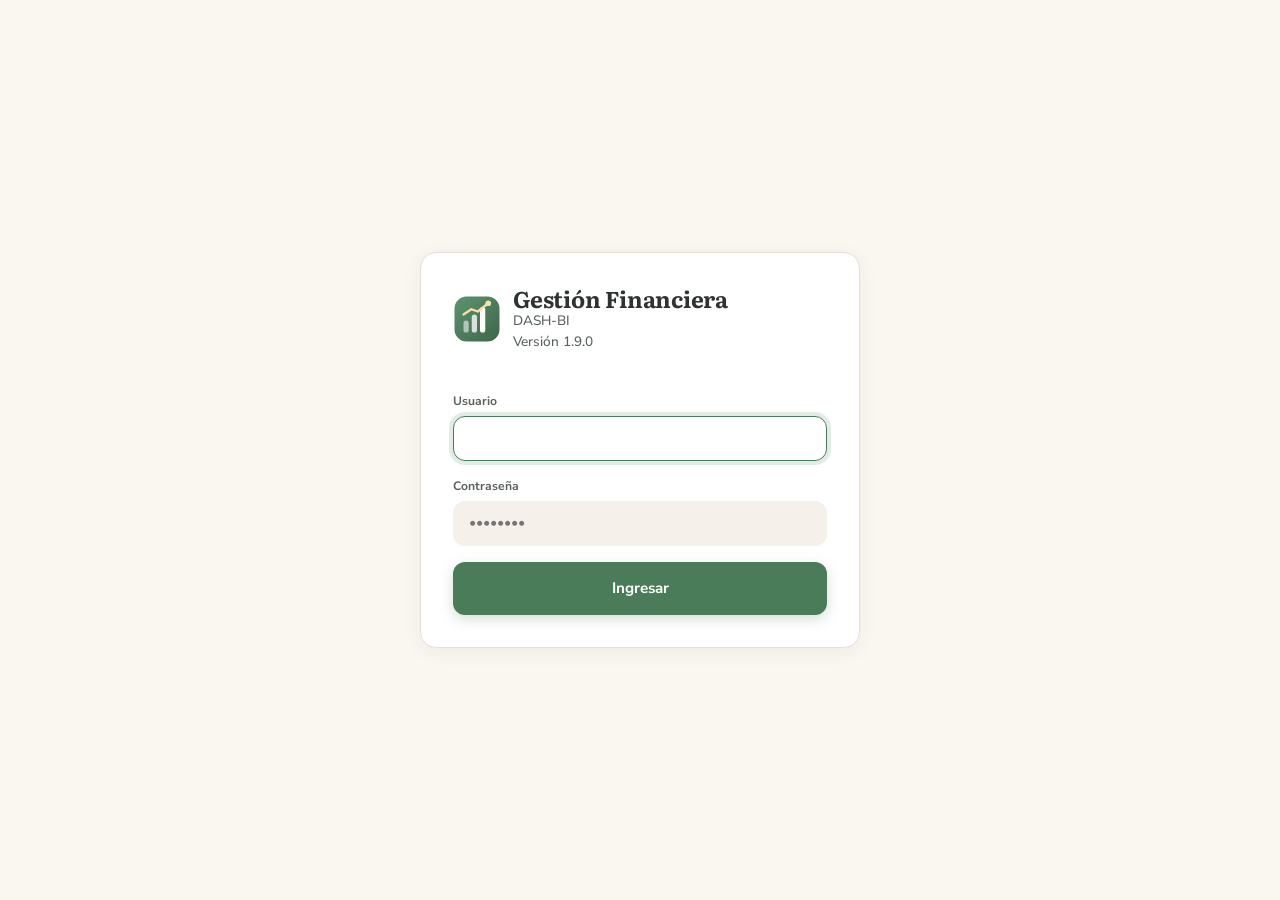
==== commit 095d5032: "v1.9.0: conexión de la app con Supabase La aplicación puede guardar sus datos en la base compartida " ====
--- a/index.html
+++ b/index.html
@@ -17,9 +17,9 @@
     <!-- Solo los íconos que usa la app: la fuente pesa unos pocos KB -->
     <link rel="stylesheet" href="https://fonts.googleapis.com/css2?family=Material+Symbols+Outlined:opsz,wght,FILL,GRAD@24,400..500,0..1,0&amp;icon_names=account_balance_wallet,badge,balance,calculate,dark_mode,groups,inventory_2,light_mode,local_shipping,logout,menu,monitoring,payments,receipt_long,settings,shopping_cart,space_dashboard&amp;display=block">
 
-    <link rel="stylesheet" href="assets/CSS/base.css?v=1.8.0">
-    <link rel="stylesheet" href="assets/CSS/layout.css?v=1.8.0">
-    <link rel="stylesheet" href="assets/CSS/components.css?v=1.8.0">
+    <link rel="stylesheet" href="assets/CSS/base.css?v=1.9.0">
+    <link rel="stylesheet" href="assets/CSS/layout.css?v=1.9.0">
+    <link rel="stylesheet" href="assets/CSS/components.css?v=1.9.0">
 </head>
 <body>
 
@@ -39,32 +39,33 @@
 
     <!-- Capa base: utilidades, datos y componentes -->
     <!-- Datos de la empresa publicados con esta versión (publicar_datos.py) -->
-    <script src="assets/JS/datos-publicados.js?v=1.8.0"></script>
-    <script src="assets/JS/util.js?v=1.8.0"></script>
-    <script src="assets/JS/db.js?v=1.8.0"></script>
-    <script src="assets/JS/ui.js?v=1.8.0"></script>
-    <script src="assets/JS/charts.js?v=1.8.0"></script>
-    <script src="assets/JS/pdf.js?v=1.8.0"></script>
-    <script src="assets/JS/xlsx.js?v=1.8.0"></script>
-    <script src="assets/JS/pdfreader.js?v=1.8.0"></script>
-    <script src="assets/JS/lines.js?v=1.8.0"></script>
-    <script src="assets/JS/auth.js?v=1.8.0"></script>
+    <script src="assets/JS/datos-publicados.js?v=1.9.0"></script>
+    <script src="assets/JS/util.js?v=1.9.0"></script>
+    <script src="assets/JS/db.js?v=1.9.0"></script>
+    <script src="assets/JS/ui.js?v=1.9.0"></script>
+    <script src="assets/JS/charts.js?v=1.9.0"></script>
+    <script src="assets/JS/pdf.js?v=1.9.0"></script>
+    <script src="assets/JS/xlsx.js?v=1.9.0"></script>
+    <script src="assets/JS/pdfreader.js?v=1.9.0"></script>
+    <script src="assets/JS/lines.js?v=1.9.0"></script>
+    <script src="assets/JS/auth.js?v=1.9.0"></script>
+    <script src="assets/JS/nube.js?v=1.9.0"></script>
 
     <!-- Módulos de negocio -->
-    <script src="assets/JS/contacts.js?v=1.8.0"></script>
-    <script src="assets/JS/inventory.js?v=1.8.0"></script>
-    <script src="assets/JS/purchases.js?v=1.8.0"></script>
-    <script src="assets/JS/billing.js?v=1.8.0"></script>
-    <script src="assets/JS/importer.js?v=1.8.0"></script>
+    <script src="assets/JS/contacts.js?v=1.9.0"></script>
+    <script src="assets/JS/inventory.js?v=1.9.0"></script>
+    <script src="assets/JS/purchases.js?v=1.9.0"></script>
+    <script src="assets/JS/billing.js?v=1.9.0"></script>
+    <script src="assets/JS/importer.js?v=1.9.0"></script>
 
     <!-- Análisis: el motor financiero debe cargarse antes del tablero -->
-    <script src="assets/JS/financials.js?v=1.8.0"></script>
-    <script src="assets/JS/dashboard.js?v=1.8.0"></script>
-    <script src="assets/JS/tools.js?v=1.8.0"></script>
-    <script src="assets/JS/payroll.js?v=1.8.0"></script>
+    <script src="assets/JS/financials.js?v=1.9.0"></script>
+    <script src="assets/JS/dashboard.js?v=1.9.0"></script>
+    <script src="assets/JS/tools.js?v=1.9.0"></script>
+    <script src="assets/JS/payroll.js?v=1.9.0"></script>
 
     <!-- Arranque -->
-    <script src="assets/JS/app.js?v=1.8.0"></script>
+    <script src="assets/JS/app.js?v=1.9.0"></script>
 
 </body>
 </html>
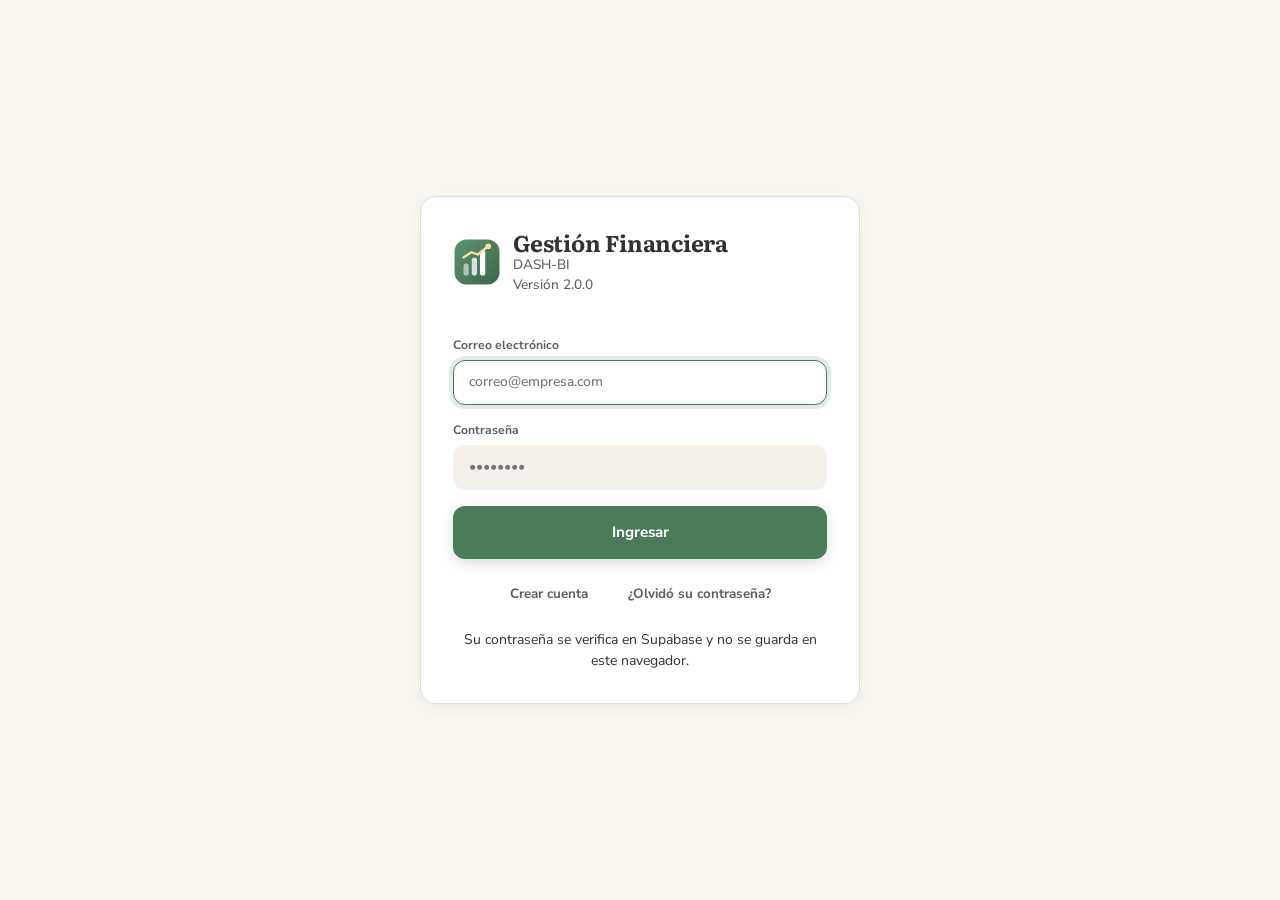
==== commit 7ef7b2c5: "v2.0.0: registro de usuarios con correo y contraseña en Supabase Cambio incompatible: se entra a la " ====
--- a/index.html
+++ b/index.html
@@ -17,9 +17,9 @@
     <!-- Solo los íconos que usa la app: la fuente pesa unos pocos KB -->
     <link rel="stylesheet" href="https://fonts.googleapis.com/css2?family=Material+Symbols+Outlined:opsz,wght,FILL,GRAD@24,400..500,0..1,0&amp;icon_names=account_balance_wallet,badge,balance,calculate,dark_mode,groups,inventory_2,light_mode,local_shipping,logout,menu,monitoring,payments,receipt_long,settings,shopping_cart,space_dashboard&amp;display=block">
 
-    <link rel="stylesheet" href="assets/CSS/base.css?v=1.9.0">
-    <link rel="stylesheet" href="assets/CSS/layout.css?v=1.9.0">
-    <link rel="stylesheet" href="assets/CSS/components.css?v=1.9.0">
+    <link rel="stylesheet" href="assets/CSS/base.css?v=2.0.0">
+    <link rel="stylesheet" href="assets/CSS/layout.css?v=2.0.0">
+    <link rel="stylesheet" href="assets/CSS/components.css?v=2.0.0">
 </head>
 <body>
 
@@ -39,33 +39,33 @@
 
     <!-- Capa base: utilidades, datos y componentes -->
     <!-- Datos de la empresa publicados con esta versión (publicar_datos.py) -->
-    <script src="assets/JS/datos-publicados.js?v=1.9.0"></script>
-    <script src="assets/JS/util.js?v=1.9.0"></script>
-    <script src="assets/JS/db.js?v=1.9.0"></script>
-    <script src="assets/JS/ui.js?v=1.9.0"></script>
-    <script src="assets/JS/charts.js?v=1.9.0"></script>
-    <script src="assets/JS/pdf.js?v=1.9.0"></script>
-    <script src="assets/JS/xlsx.js?v=1.9.0"></script>
-    <script src="assets/JS/pdfreader.js?v=1.9.0"></script>
-    <script src="assets/JS/lines.js?v=1.9.0"></script>
-    <script src="assets/JS/auth.js?v=1.9.0"></script>
-    <script src="assets/JS/nube.js?v=1.9.0"></script>
+    <script src="assets/JS/datos-publicados.js?v=2.0.0"></script>
+    <script src="assets/JS/util.js?v=2.0.0"></script>
+    <script src="assets/JS/db.js?v=2.0.0"></script>
+    <script src="assets/JS/ui.js?v=2.0.0"></script>
+    <script src="assets/JS/charts.js?v=2.0.0"></script>
+    <script src="assets/JS/pdf.js?v=2.0.0"></script>
+    <script src="assets/JS/xlsx.js?v=2.0.0"></script>
+    <script src="assets/JS/pdfreader.js?v=2.0.0"></script>
+    <script src="assets/JS/lines.js?v=2.0.0"></script>
+    <script src="assets/JS/auth.js?v=2.0.0"></script>
+    <script src="assets/JS/nube.js?v=2.0.0"></script>
 
     <!-- Módulos de negocio -->
-    <script src="assets/JS/contacts.js?v=1.9.0"></script>
-    <script src="assets/JS/inventory.js?v=1.9.0"></script>
-    <script src="assets/JS/purchases.js?v=1.9.0"></script>
-    <script src="assets/JS/billing.js?v=1.9.0"></script>
-    <script src="assets/JS/importer.js?v=1.9.0"></script>
+    <script src="assets/JS/contacts.js?v=2.0.0"></script>
+    <script src="assets/JS/inventory.js?v=2.0.0"></script>
+    <script src="assets/JS/purchases.js?v=2.0.0"></script>
+    <script src="assets/JS/billing.js?v=2.0.0"></script>
+    <script src="assets/JS/importer.js?v=2.0.0"></script>
 
     <!-- Análisis: el motor financiero debe cargarse antes del tablero -->
-    <script src="assets/JS/financials.js?v=1.9.0"></script>
-    <script src="assets/JS/dashboard.js?v=1.9.0"></script>
-    <script src="assets/JS/tools.js?v=1.9.0"></script>
-    <script src="assets/JS/payroll.js?v=1.9.0"></script>
+    <script src="assets/JS/financials.js?v=2.0.0"></script>
+    <script src="assets/JS/dashboard.js?v=2.0.0"></script>
+    <script src="assets/JS/tools.js?v=2.0.0"></script>
+    <script src="assets/JS/payroll.js?v=2.0.0"></script>
 
     <!-- Arranque -->
-    <script src="assets/JS/app.js?v=1.9.0"></script>
+    <script src="assets/JS/app.js?v=2.0.0"></script>
 
 </body>
 </html>
--- a/assets/CSS/layout.css
+++ b/assets/CSS/layout.css
@@ -37,6 +37,12 @@
 .login-brand p { color: var(--text-muted); font-size: 0.85rem; font-weight: 500; }
 
 .login-card .btn { width: 100%; padding: 15px 22px; font-size: 0.95rem; }
+
+/* Los enlaces de la tarjeta de acceso (crear cuenta, recuperar) no son
+   acciones principales: no ocupan todo el ancho. */
+.login-card .btn-sm { width: auto; padding: 9px 14px; font-size: 0.84rem; }
+.login-card .row { justify-content: center; }
+.login-card > .hint { display: block; margin-top: var(--sp-4); text-align: center; }
 
 /* ---------- Estructura principal ---------- */
 
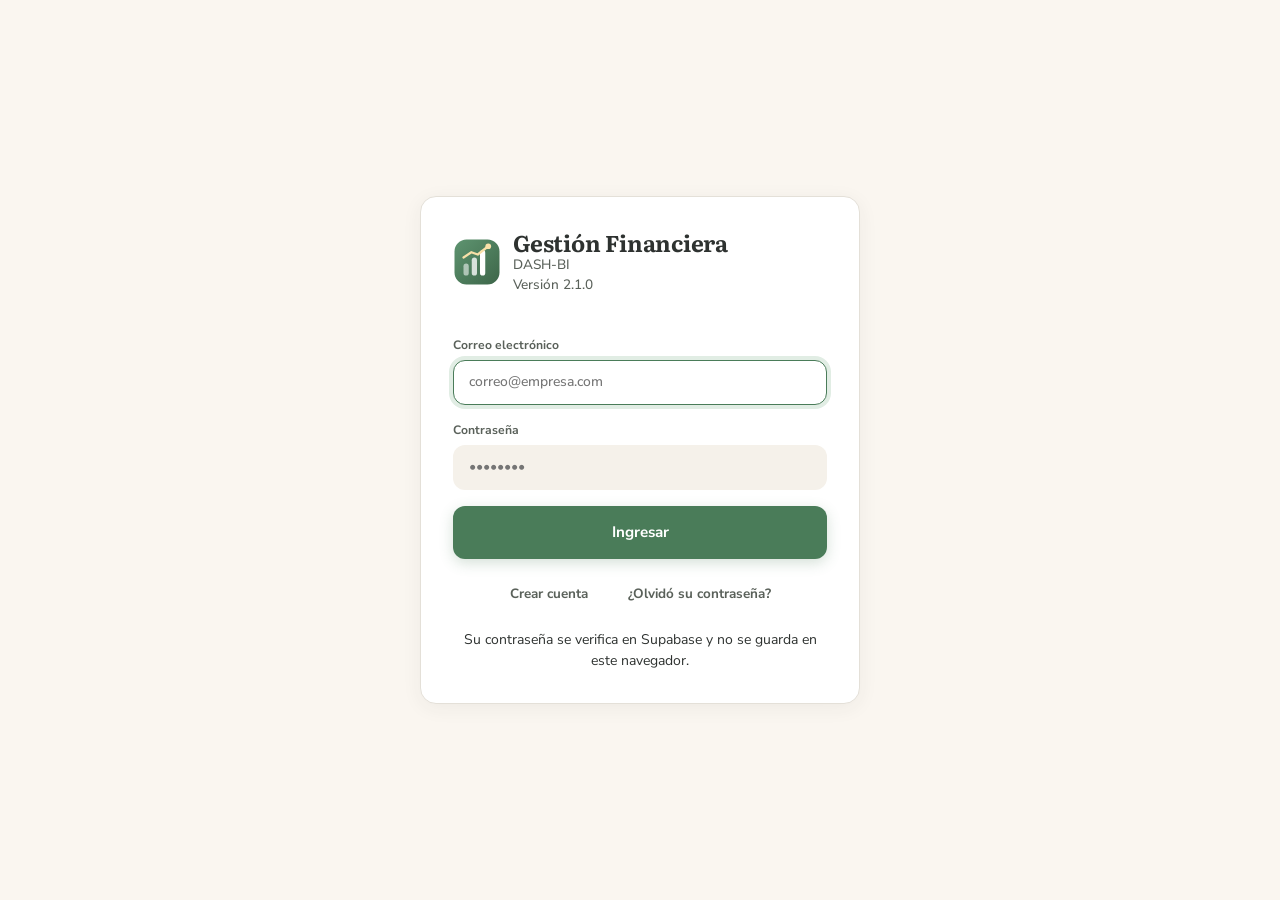
==== commit 2b971e07: "v2.1.0: los correos de Supabase vuelven a la dirección correcta Los enlaces de confirmación y de rec" ====
--- a/index.html
+++ b/index.html
@@ -17,9 +17,9 @@
     <!-- Solo los íconos que usa la app: la fuente pesa unos pocos KB -->
     <link rel="stylesheet" href="https://fonts.googleapis.com/css2?family=Material+Symbols+Outlined:opsz,wght,FILL,GRAD@24,400..500,0..1,0&amp;icon_names=account_balance_wallet,badge,balance,calculate,dark_mode,groups,inventory_2,light_mode,local_shipping,logout,menu,monitoring,payments,receipt_long,settings,shopping_cart,space_dashboard&amp;display=block">
 
-    <link rel="stylesheet" href="assets/CSS/base.css?v=2.0.0">
-    <link rel="stylesheet" href="assets/CSS/layout.css?v=2.0.0">
-    <link rel="stylesheet" href="assets/CSS/components.css?v=2.0.0">
+    <link rel="stylesheet" href="assets/CSS/base.css?v=2.1.0">
+    <link rel="stylesheet" href="assets/CSS/layout.css?v=2.1.0">
+    <link rel="stylesheet" href="assets/CSS/components.css?v=2.1.0">
 </head>
 <body>
 
@@ -39,33 +39,33 @@
 
     <!-- Capa base: utilidades, datos y componentes -->
     <!-- Datos de la empresa publicados con esta versión (publicar_datos.py) -->
-    <script src="assets/JS/datos-publicados.js?v=2.0.0"></script>
-    <script src="assets/JS/util.js?v=2.0.0"></script>
-    <script src="assets/JS/db.js?v=2.0.0"></script>
-    <script src="assets/JS/ui.js?v=2.0.0"></script>
-    <script src="assets/JS/charts.js?v=2.0.0"></script>
-    <script src="assets/JS/pdf.js?v=2.0.0"></script>
-    <script src="assets/JS/xlsx.js?v=2.0.0"></script>
-    <script src="assets/JS/pdfreader.js?v=2.0.0"></script>
-    <script src="assets/JS/lines.js?v=2.0.0"></script>
-    <script src="assets/JS/auth.js?v=2.0.0"></script>
-    <script src="assets/JS/nube.js?v=2.0.0"></script>
+    <script src="assets/JS/datos-publicados.js?v=2.1.0"></script>
+    <script src="assets/JS/util.js?v=2.1.0"></script>
+    <script src="assets/JS/db.js?v=2.1.0"></script>
+    <script src="assets/JS/ui.js?v=2.1.0"></script>
+    <script src="assets/JS/charts.js?v=2.1.0"></script>
+    <script src="assets/JS/pdf.js?v=2.1.0"></script>
+    <script src="assets/JS/xlsx.js?v=2.1.0"></script>
+    <script src="assets/JS/pdfreader.js?v=2.1.0"></script>
+    <script src="assets/JS/lines.js?v=2.1.0"></script>
+    <script src="assets/JS/auth.js?v=2.1.0"></script>
+    <script src="assets/JS/nube.js?v=2.1.0"></script>
 
     <!-- Módulos de negocio -->
-    <script src="assets/JS/contacts.js?v=2.0.0"></script>
-    <script src="assets/JS/inventory.js?v=2.0.0"></script>
-    <script src="assets/JS/purchases.js?v=2.0.0"></script>
-    <script src="assets/JS/billing.js?v=2.0.0"></script>
-    <script src="assets/JS/importer.js?v=2.0.0"></script>
+    <script src="assets/JS/contacts.js?v=2.1.0"></script>
+    <script src="assets/JS/inventory.js?v=2.1.0"></script>
+    <script src="assets/JS/purchases.js?v=2.1.0"></script>
+    <script src="assets/JS/billing.js?v=2.1.0"></script>
+    <script src="assets/JS/importer.js?v=2.1.0"></script>
 
     <!-- Análisis: el motor financiero debe cargarse antes del tablero -->
-    <script src="assets/JS/financials.js?v=2.0.0"></script>
-    <script src="assets/JS/dashboard.js?v=2.0.0"></script>
-    <script src="assets/JS/tools.js?v=2.0.0"></script>
-    <script src="assets/JS/payroll.js?v=2.0.0"></script>
+    <script src="assets/JS/financials.js?v=2.1.0"></script>
+    <script src="assets/JS/dashboard.js?v=2.1.0"></script>
+    <script src="assets/JS/tools.js?v=2.1.0"></script>
+    <script src="assets/JS/payroll.js?v=2.1.0"></script>
 
     <!-- Arranque -->
-    <script src="assets/JS/app.js?v=2.0.0"></script>
+    <script src="assets/JS/app.js?v=2.1.0"></script>
 
 </body>
 </html>
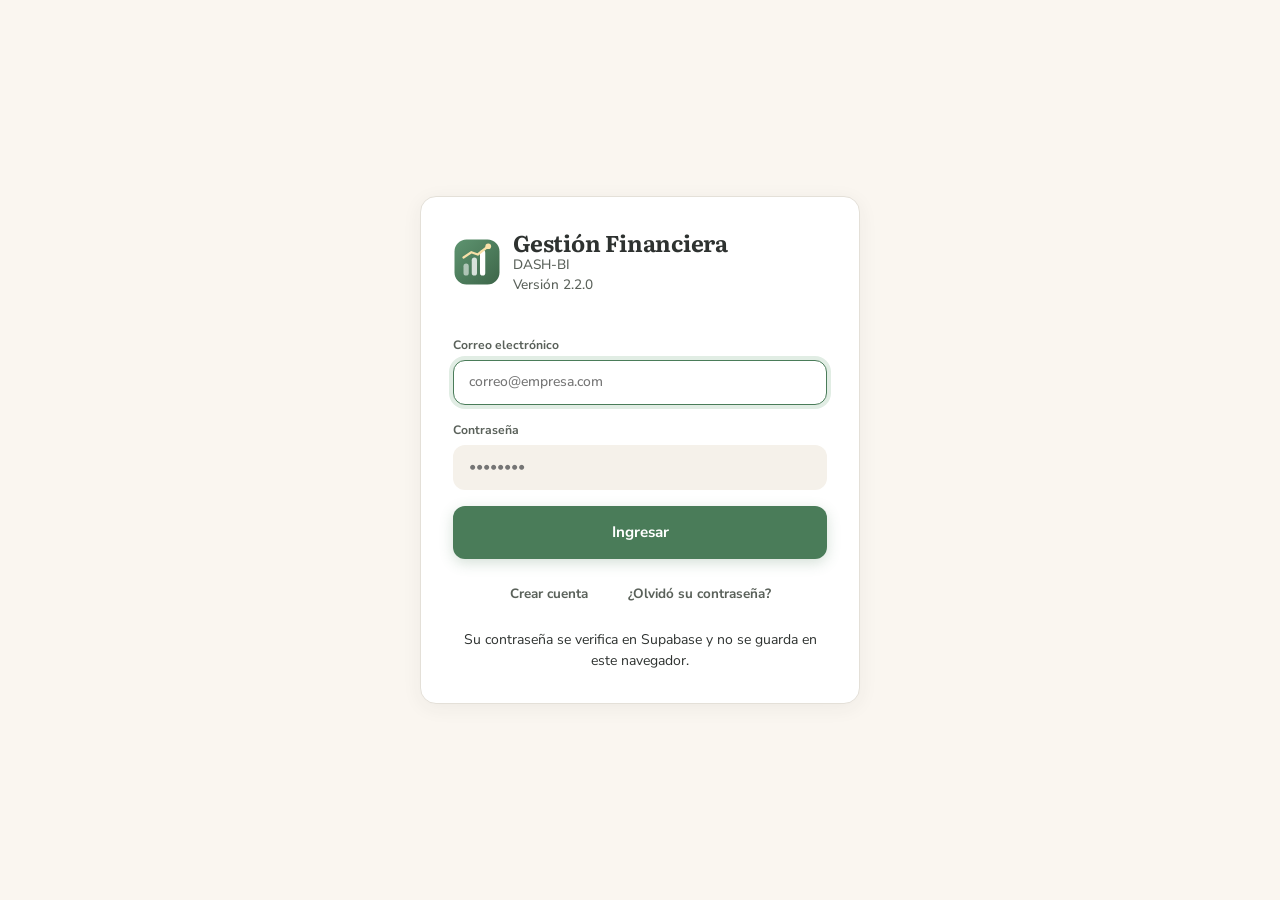
==== commit e19eae56: "v2.2.0: plataforma SaaS multiempresa con roles en árbol Añade el nivel de plataforma sobre el modelo" ====
--- a/index.html
+++ b/index.html
@@ -15,11 +15,11 @@
     <link rel="preconnect" href="https://fonts.gstatic.com" crossorigin>
     <link rel="stylesheet" href="https://fonts.googleapis.com/css2?family=JetBrains+Mono:wght@500;600&amp;family=Literata:opsz,wght@7..72,500..700&amp;family=Nunito+Sans:opsz,wght@6..12,400..800&amp;display=swap">
     <!-- Solo los íconos que usa la app: la fuente pesa unos pocos KB -->
-    <link rel="stylesheet" href="https://fonts.googleapis.com/css2?family=Material+Symbols+Outlined:opsz,wght,FILL,GRAD@24,400..500,0..1,0&amp;icon_names=account_balance_wallet,badge,balance,calculate,dark_mode,groups,inventory_2,light_mode,local_shipping,logout,menu,monitoring,payments,receipt_long,settings,shopping_cart,space_dashboard&amp;display=block">
+    <link rel="stylesheet" href="https://fonts.googleapis.com/css2?family=Material+Symbols+Outlined:opsz,wght,FILL,GRAD@24,400..500,0..1,0&amp;icon_names=account_balance_wallet,apartment,badge,balance,calculate,dark_mode,groups,inventory_2,light_mode,local_shipping,logout,menu,monitoring,payments,receipt_long,settings,shopping_cart,space_dashboard&amp;display=block">
 
-    <link rel="stylesheet" href="assets/CSS/base.css?v=2.1.0">
-    <link rel="stylesheet" href="assets/CSS/layout.css?v=2.1.0">
-    <link rel="stylesheet" href="assets/CSS/components.css?v=2.1.0">
+    <link rel="stylesheet" href="assets/CSS/base.css?v=2.2.0">
+    <link rel="stylesheet" href="assets/CSS/layout.css?v=2.2.0">
+    <link rel="stylesheet" href="assets/CSS/components.css?v=2.2.0">
 </head>
 <body>
 
@@ -39,33 +39,33 @@
 
     <!-- Capa base: utilidades, datos y componentes -->
     <!-- Datos de la empresa publicados con esta versión (publicar_datos.py) -->
-    <script src="assets/JS/datos-publicados.js?v=2.1.0"></script>
-    <script src="assets/JS/util.js?v=2.1.0"></script>
-    <script src="assets/JS/db.js?v=2.1.0"></script>
-    <script src="assets/JS/ui.js?v=2.1.0"></script>
-    <script src="assets/JS/charts.js?v=2.1.0"></script>
-    <script src="assets/JS/pdf.js?v=2.1.0"></script>
-    <script src="assets/JS/xlsx.js?v=2.1.0"></script>
-    <script src="assets/JS/pdfreader.js?v=2.1.0"></script>
-    <script src="assets/JS/lines.js?v=2.1.0"></script>
-    <script src="assets/JS/auth.js?v=2.1.0"></script>
-    <script src="assets/JS/nube.js?v=2.1.0"></script>
+    <script src="assets/JS/datos-publicados.js?v=2.2.0"></script>
+    <script src="assets/JS/util.js?v=2.2.0"></script>
+    <script src="assets/JS/db.js?v=2.2.0"></script>
+    <script src="assets/JS/ui.js?v=2.2.0"></script>
+    <script src="assets/JS/charts.js?v=2.2.0"></script>
+    <script src="assets/JS/pdf.js?v=2.2.0"></script>
+    <script src="assets/JS/xlsx.js?v=2.2.0"></script>
+    <script src="assets/JS/pdfreader.js?v=2.2.0"></script>
+    <script src="assets/JS/lines.js?v=2.2.0"></script>
+    <script src="assets/JS/auth.js?v=2.2.0"></script>
+    <script src="assets/JS/nube.js?v=2.2.0"></script>
 
     <!-- Módulos de negocio -->
-    <script src="assets/JS/contacts.js?v=2.1.0"></script>
-    <script src="assets/JS/inventory.js?v=2.1.0"></script>
-    <script src="assets/JS/purchases.js?v=2.1.0"></script>
-    <script src="assets/JS/billing.js?v=2.1.0"></script>
-    <script src="assets/JS/importer.js?v=2.1.0"></script>
+    <script src="assets/JS/contacts.js?v=2.2.0"></script>
+    <script src="assets/JS/inventory.js?v=2.2.0"></script>
+    <script src="assets/JS/purchases.js?v=2.2.0"></script>
+    <script src="assets/JS/billing.js?v=2.2.0"></script>
+    <script src="assets/JS/importer.js?v=2.2.0"></script>
 
     <!-- Análisis: el motor financiero debe cargarse antes del tablero -->
-    <script src="assets/JS/financials.js?v=2.1.0"></script>
-    <script src="assets/JS/dashboard.js?v=2.1.0"></script>
-    <script src="assets/JS/tools.js?v=2.1.0"></script>
-    <script src="assets/JS/payroll.js?v=2.1.0"></script>
+    <script src="assets/JS/financials.js?v=2.2.0"></script>
+    <script src="assets/JS/dashboard.js?v=2.2.0"></script>
+    <script src="assets/JS/tools.js?v=2.2.0"></script>
+    <script src="assets/JS/payroll.js?v=2.2.0"></script>
 
     <!-- Arranque -->
-    <script src="assets/JS/app.js?v=2.1.0"></script>
+    <script src="assets/JS/app.js?v=2.2.0"></script>
 
 </body>
 </html>
--- a/assets/CSS/components.css
+++ b/assets/CSS/components.css
@@ -945,3 +945,105 @@
 @media (max-width: 860px) {
     .icon-btn { width: 44px; height: 44px; }
 }
+
+/* ============================================================
+   Árbol de usuarios (Configuración) y organizaciones (plataforma)
+   ============================================================ */
+
+.arbol { display: flex; flex-direction: column; gap: var(--sp-4); }
+
+.arbol-rama { display: flex; flex-direction: column; gap: var(--sp-2); }
+
+.arbol-titulo {
+    font-size: 0.68rem;
+    font-weight: 800;
+    letter-spacing: 0.1em;
+    text-transform: uppercase;
+    color: var(--text-soft);
+}
+
+.arbol-nodo {
+    border: 1px solid var(--border);
+    border-radius: var(--r-md);
+    background: var(--surface);
+    padding: var(--sp-3) var(--sp-4);
+}
+
+/* El jefe de la rama se marca con el verde de la marca. */
+.arbol-nodo.es-raiz { border-left: 3px solid var(--primary); }
+
+.arbol-nodo.sin-acceso { opacity: 0.62; }
+
+.arbol-quien { display: flex; align-items: center; gap: var(--sp-3); flex-wrap: wrap; }
+
+.arbol-avatar {
+    flex: 0 0 34px;
+    height: 34px;
+    display: grid;
+    place-items: center;
+    border-radius: 50%;
+    background: var(--primary-soft);
+    color: var(--primary-hover);
+    font-size: 0.72rem;
+    font-weight: 800;
+}
+
+.arbol-correo { display: block; font-size: 0.78rem; color: var(--text-soft); }
+.arbol-modulos { font-size: 0.75rem; color: var(--text-soft); font-variant-numeric: tabular-nums; }
+
+/* Los subordinados cuelgan del administrador con una guía vertical. */
+.arbol-hijos {
+    display: flex;
+    flex-direction: column;
+    gap: var(--sp-2);
+    margin-left: var(--sp-5);
+    padding-left: var(--sp-4);
+    border-left: 2px solid var(--border);
+}
+
+.org-grid {
+    display: grid;
+    grid-template-columns: repeat(auto-fit, minmax(330px, 1fr));
+    gap: var(--sp-4);
+}
+
+.org-card {
+    display: flex;
+    flex-direction: column;
+    gap: var(--sp-4);
+    padding: var(--sp-5);
+    border: 1px solid var(--border);
+    border-radius: var(--r-lg);
+    background: var(--surface);
+    box-shadow: var(--shadow-sm);
+}
+
+.org-card.suspendida { background: var(--surface-2); border-style: dashed; }
+
+.org-head { display: flex; align-items: flex-start; gap: var(--sp-3); }
+
+.org-datos {
+    display: grid;
+    grid-template-columns: repeat(3, 1fr);
+    gap: var(--sp-3);
+    padding: var(--sp-3) 0;
+    border-block: 1px solid var(--border);
+}
+
+.org-dato { display: flex; flex-direction: column; }
+.org-dato-valor { font-family: var(--font-mono); font-size: 1.05rem; font-weight: 700; }
+.org-dato-label {
+    font-size: 0.66rem;
+    font-weight: 700;
+    letter-spacing: 0.08em;
+    text-transform: uppercase;
+    color: var(--text-soft);
+}
+
+.org-admins { display: flex; flex-direction: column; gap: var(--sp-2); }
+.org-admins li { font-size: 0.84rem; }
+
+@media (max-width: 560px) {
+    .arbol-hijos { margin-left: var(--sp-3); padding-left: var(--sp-3); }
+    .org-datos { grid-template-columns: repeat(2, 1fr); }
+}
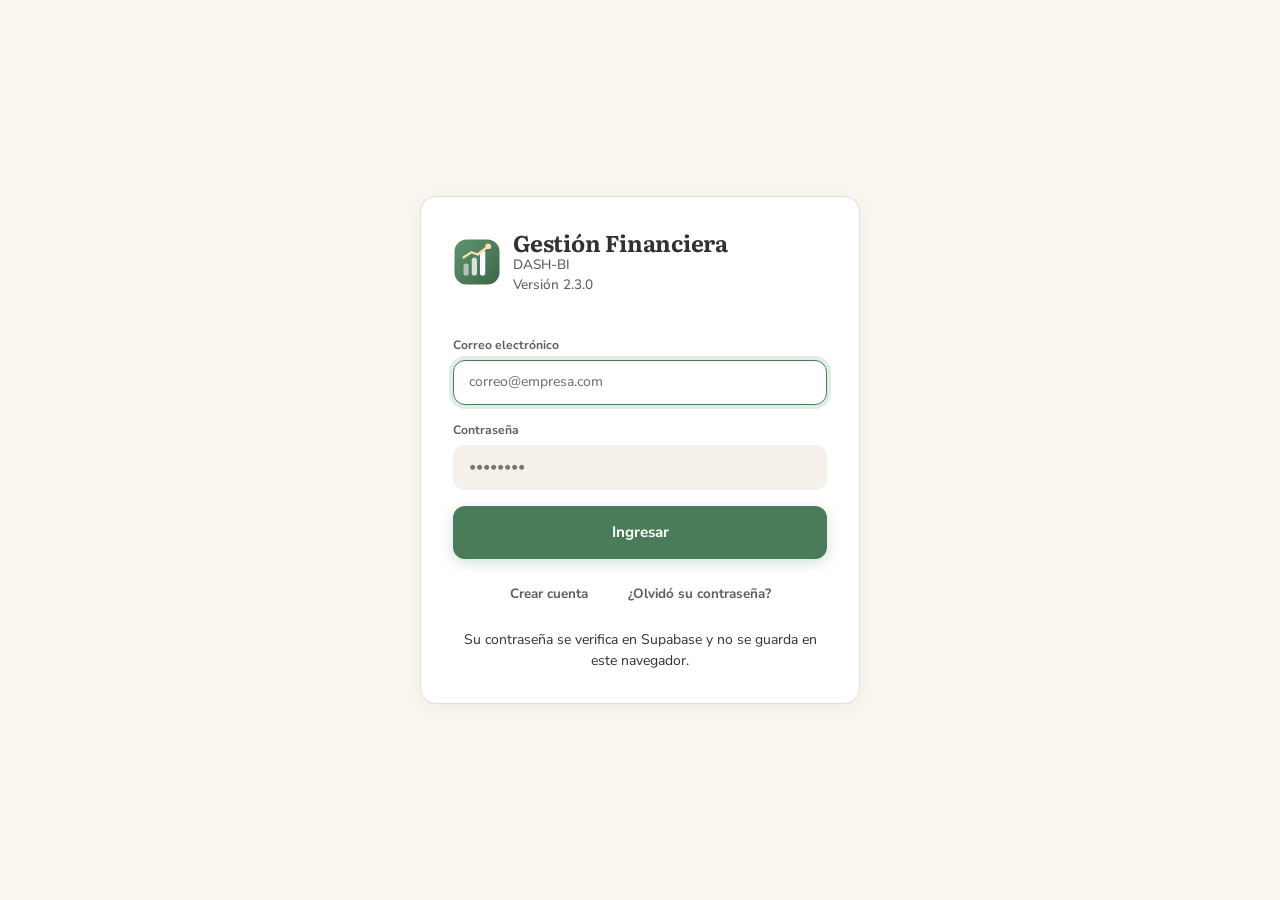
==== commit 7899065d: "v2.3.0: copiloto que resuelve dudas dentro de la aplicación Cajón flotante disponible en todos los m" ====
--- a/index.html
+++ b/index.html
@@ -15,11 +15,11 @@
     <link rel="preconnect" href="https://fonts.gstatic.com" crossorigin>
     <link rel="stylesheet" href="https://fonts.googleapis.com/css2?family=JetBrains+Mono:wght@500;600&amp;family=Literata:opsz,wght@7..72,500..700&amp;family=Nunito+Sans:opsz,wght@6..12,400..800&amp;display=swap">
     <!-- Solo los íconos que usa la app: la fuente pesa unos pocos KB -->
-    <link rel="stylesheet" href="https://fonts.googleapis.com/css2?family=Material+Symbols+Outlined:opsz,wght,FILL,GRAD@24,400..500,0..1,0&amp;icon_names=account_balance_wallet,apartment,badge,balance,calculate,dark_mode,groups,inventory_2,light_mode,local_shipping,logout,menu,monitoring,payments,receipt_long,settings,shopping_cart,space_dashboard&amp;display=block">
+    <link rel="stylesheet" href="https://fonts.googleapis.com/css2?family=Material+Symbols+Outlined:opsz,wght,FILL,GRAD@24,400..500,0..1,0&amp;icon_names=account_balance_wallet,apartment,badge,balance,calculate,dark_mode,forum,groups,inventory_2,light_mode,local_shipping,logout,menu,monitoring,payments,receipt_long,settings,shopping_cart,space_dashboard&amp;display=block">
 
-    <link rel="stylesheet" href="assets/CSS/base.css?v=2.2.0">
-    <link rel="stylesheet" href="assets/CSS/layout.css?v=2.2.0">
-    <link rel="stylesheet" href="assets/CSS/components.css?v=2.2.0">
+    <link rel="stylesheet" href="assets/CSS/base.css?v=2.3.0">
+    <link rel="stylesheet" href="assets/CSS/layout.css?v=2.3.0">
+    <link rel="stylesheet" href="assets/CSS/components.css?v=2.3.0">
 </head>
 <body>
 
@@ -39,33 +39,34 @@
 
     <!-- Capa base: utilidades, datos y componentes -->
     <!-- Datos de la empresa publicados con esta versión (publicar_datos.py) -->
-    <script src="assets/JS/datos-publicados.js?v=2.2.0"></script>
-    <script src="assets/JS/util.js?v=2.2.0"></script>
-    <script src="assets/JS/db.js?v=2.2.0"></script>
-    <script src="assets/JS/ui.js?v=2.2.0"></script>
-    <script src="assets/JS/charts.js?v=2.2.0"></script>
-    <script src="assets/JS/pdf.js?v=2.2.0"></script>
-    <script src="assets/JS/xlsx.js?v=2.2.0"></script>
-    <script src="assets/JS/pdfreader.js?v=2.2.0"></script>
-    <script src="assets/JS/lines.js?v=2.2.0"></script>
-    <script src="assets/JS/auth.js?v=2.2.0"></script>
-    <script src="assets/JS/nube.js?v=2.2.0"></script>
+    <script src="assets/JS/datos-publicados.js?v=2.3.0"></script>
+    <script src="assets/JS/util.js?v=2.3.0"></script>
+    <script src="assets/JS/db.js?v=2.3.0"></script>
+    <script src="assets/JS/ui.js?v=2.3.0"></script>
+    <script src="assets/JS/charts.js?v=2.3.0"></script>
+    <script src="assets/JS/pdf.js?v=2.3.0"></script>
+    <script src="assets/JS/xlsx.js?v=2.3.0"></script>
+    <script src="assets/JS/pdfreader.js?v=2.3.0"></script>
+    <script src="assets/JS/lines.js?v=2.3.0"></script>
+    <script src="assets/JS/auth.js?v=2.3.0"></script>
+    <script src="assets/JS/nube.js?v=2.3.0"></script>
 
     <!-- Módulos de negocio -->
-    <script src="assets/JS/contacts.js?v=2.2.0"></script>
-    <script src="assets/JS/inventory.js?v=2.2.0"></script>
-    <script src="assets/JS/purchases.js?v=2.2.0"></script>
-    <script src="assets/JS/billing.js?v=2.2.0"></script>
-    <script src="assets/JS/importer.js?v=2.2.0"></script>
+    <script src="assets/JS/contacts.js?v=2.3.0"></script>
+    <script src="assets/JS/inventory.js?v=2.3.0"></script>
+    <script src="assets/JS/purchases.js?v=2.3.0"></script>
+    <script src="assets/JS/billing.js?v=2.3.0"></script>
+    <script src="assets/JS/importer.js?v=2.3.0"></script>
 
     <!-- Análisis: el motor financiero debe cargarse antes del tablero -->
-    <script src="assets/JS/financials.js?v=2.2.0"></script>
-    <script src="assets/JS/dashboard.js?v=2.2.0"></script>
-    <script src="assets/JS/tools.js?v=2.2.0"></script>
-    <script src="assets/JS/payroll.js?v=2.2.0"></script>
+    <script src="assets/JS/financials.js?v=2.3.0"></script>
+    <script src="assets/JS/dashboard.js?v=2.3.0"></script>
+    <script src="assets/JS/tools.js?v=2.3.0"></script>
+    <script src="assets/JS/payroll.js?v=2.3.0"></script>
 
     <!-- Arranque -->
-    <script src="assets/JS/app.js?v=2.2.0"></script>
+    <script src="assets/JS/copiloto.js?v=2.3.0"></script>
+    <script src="assets/JS/app.js?v=2.3.0"></script>
 
 </body>
 </html>
--- a/assets/CSS/components.css
+++ b/assets/CSS/components.css
@@ -1047,3 +1047,174 @@
     .arbol-hijos { margin-left: var(--sp-3); padding-left: var(--sp-3); }
     .org-datos { grid-template-columns: repeat(2, 1fr); }
 }
+
+/* ============================================================
+   Copiloto: lanzador flotante y cajón de conversación
+   ============================================================ */
+
+.copi-lanzador {
+    position: fixed;
+    right: var(--sp-5);
+    bottom: var(--sp-5);
+    z-index: 70;
+    width: 52px;
+    height: 52px;
+    display: grid;
+    place-items: center;
+    border: 0;
+    border-radius: 50%;
+    background: var(--primary);
+    color: var(--on-primary);
+    box-shadow: var(--shadow-lg);
+    cursor: pointer;
+    transition: transform 0.15s ease, background 0.15s ease;
+}
+
+.copi-lanzador:hover { background: var(--primary-hover); transform: translateY(-2px); }
+.copi-lanzador .icono { font-size: 24px; }
+
+.copi-cajon {
+    position: fixed;
+    right: var(--sp-5);
+    bottom: calc(var(--sp-5) + 64px);
+    z-index: 71;
+    width: min(420px, calc(100vw - var(--sp-5) * 2));
+    max-height: min(640px, calc(100vh - 140px));
+    display: none;
+    flex-direction: column;
+    background: var(--surface);
+    border: 1px solid var(--border);
+    border-radius: var(--r-xl);
+    box-shadow: var(--shadow-lg);
+    overflow: hidden;
+}
+
+.copi-cajon.abierto { display: flex; }
+
+.copi-cabecera {
+    display: flex;
+    align-items: center;
+    gap: var(--sp-2);
+    padding: var(--sp-3) var(--sp-4);
+    border-bottom: 1px solid var(--border);
+    background: var(--surface-2);
+}
+
+.copi-sub { display: block; font-size: 0.72rem; color: var(--text-soft); }
+
+.copi-historial {
+    flex: 1 1 auto;
+    min-height: 0;
+    overflow-y: auto;
+    padding: var(--sp-4);
+    display: flex;
+    flex-direction: column;
+    gap: var(--sp-3);
+}
+
+.copi-msg {
+    max-width: 92%;
+    padding: var(--sp-3) var(--sp-4);
+    border-radius: var(--r-md);
+    font-size: 0.86rem;
+    line-height: 1.55;
+}
+
+.copi-msg p { margin: 0 0 var(--sp-2); }
+.copi-msg p:last-child { margin-bottom: 0; }
+
+/* Lo que escribe la persona: alineado a la derecha, en verde de marca. */
+.copi-usuario {
+    align-self: flex-end;
+    background: var(--primary);
+    color: var(--on-primary);
+    font-weight: 600;
+}
+
+.copi-copiloto {
+    align-self: flex-start;
+    background: var(--surface-2);
+    border: 1px solid var(--border);
+    width: 100%;
+}
+
+.copi-firma {
+    display: block;
+    font-size: 0.64rem;
+    font-weight: 800;
+    letter-spacing: 0.1em;
+    text-transform: uppercase;
+    color: var(--primary-hover);
+    margin-bottom: var(--sp-2);
+}
+
+.copi-lista { margin: 0; padding-left: var(--sp-5); display: flex; flex-direction: column; gap: 4px; }
+
+.copi-cifras {
+    display: grid;
+    grid-template-columns: repeat(auto-fit, minmax(140px, 1fr));
+    gap: var(--sp-2);
+    margin: var(--sp-2) 0;
+}
+
+.copi-cifra {
+    display: flex;
+    flex-direction: column;
+    padding: var(--sp-2) var(--sp-3);
+    background: var(--surface);
+    border: 1px solid var(--border);
+    border-radius: var(--r-sm);
+}
+
+.copi-cifra-label {
+    font-size: 0.64rem;
+    font-weight: 700;
+    letter-spacing: 0.06em;
+    text-transform: uppercase;
+    color: var(--text-soft);
+}
+
+.copi-cifra-valor { font-family: var(--font-mono); font-size: 0.95rem; font-weight: 600; }
+
+.copi-nota { font-size: 0.76rem; line-height: 1.5; }
+
+.copi-acciones, .copi-chips { display: flex; flex-wrap: wrap; gap: var(--sp-2); margin-top: var(--sp-2); }
+
+.copi-chips { padding: 0 var(--sp-4) var(--sp-2); }
+
+.copi-chip {
+    padding: 7px 12px;
+    border: 1px solid var(--border);
+    border-radius: var(--r-pill);
+    background: var(--surface-2);
+    color: var(--text-muted);
+    font-size: 0.75rem;
+    font-family: inherit;
+    cursor: pointer;
+}
+
+.copi-chip:hover { border-color: var(--primary); color: var(--primary-hover); }
+
+.copi-entrada {
+    display: flex;
+    gap: var(--sp-2);
+    padding: var(--sp-3) var(--sp-4);
+    border-top: 1px solid var(--border);
+    background: var(--surface-2);
+}
+
+.copi-entrada .input { flex: 1 1 auto; }
+
+.copi-msg .table-wrap { margin: var(--sp-2) 0; }
+.copi-msg .data th, .copi-msg .data td { font-size: 0.78rem; padding: 6px 8px; }
+
+@media (max-width: 560px) {
+    .copi-cajon {
+        right: var(--sp-3);
+        left: var(--sp-3);
+        bottom: calc(var(--sp-3) + 64px);
+        width: auto;
+        max-height: calc(100vh - 160px);
+    }
+    .copi-lanzador { right: var(--sp-3); bottom: var(--sp-3); width: 56px; height: 56px; }
+}
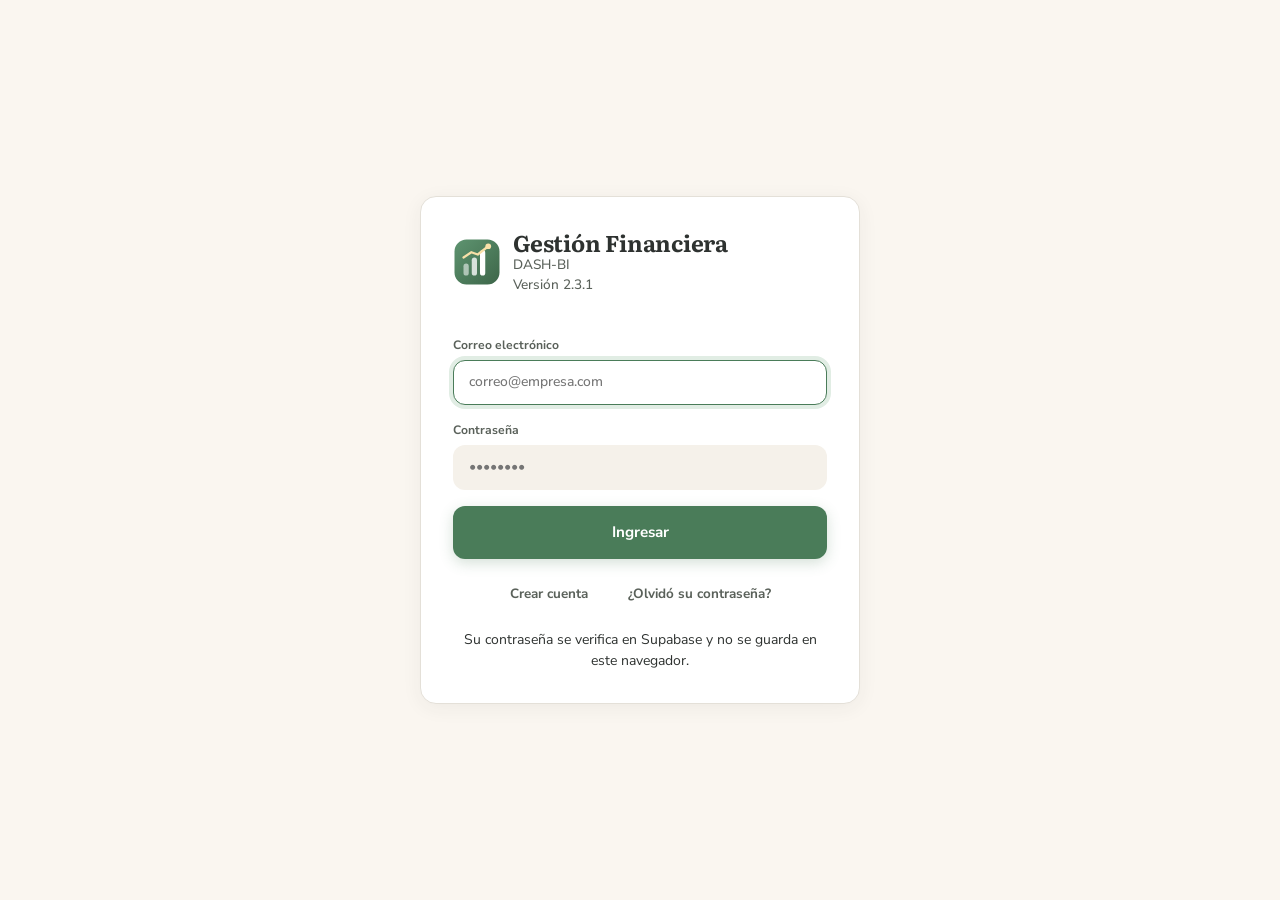
==== commit 28d0533b: "v2.3.1: correcciones de la auditoría del código Auditoría en cinco tramos sobre las ~11.000 líneas d" ====
--- a/index.html
+++ b/index.html
@@ -17,9 +17,9 @@
     <!-- Solo los íconos que usa la app: la fuente pesa unos pocos KB -->
     <link rel="stylesheet" href="https://fonts.googleapis.com/css2?family=Material+Symbols+Outlined:opsz,wght,FILL,GRAD@24,400..500,0..1,0&amp;icon_names=account_balance_wallet,apartment,badge,balance,calculate,dark_mode,forum,groups,inventory_2,light_mode,local_shipping,logout,menu,monitoring,payments,receipt_long,settings,shopping_cart,space_dashboard&amp;display=block">
 
-    <link rel="stylesheet" href="assets/CSS/base.css?v=2.3.0">
-    <link rel="stylesheet" href="assets/CSS/layout.css?v=2.3.0">
-    <link rel="stylesheet" href="assets/CSS/components.css?v=2.3.0">
+    <link rel="stylesheet" href="assets/CSS/base.css?v=2.3.1">
+    <link rel="stylesheet" href="assets/CSS/layout.css?v=2.3.1">
+    <link rel="stylesheet" href="assets/CSS/components.css?v=2.3.1">
 </head>
 <body>
 
@@ -39,34 +39,34 @@
 
     <!-- Capa base: utilidades, datos y componentes -->
     <!-- Datos de la empresa publicados con esta versión (publicar_datos.py) -->
-    <script src="assets/JS/datos-publicados.js?v=2.3.0"></script>
-    <script src="assets/JS/util.js?v=2.3.0"></script>
-    <script src="assets/JS/db.js?v=2.3.0"></script>
-    <script src="assets/JS/ui.js?v=2.3.0"></script>
-    <script src="assets/JS/charts.js?v=2.3.0"></script>
-    <script src="assets/JS/pdf.js?v=2.3.0"></script>
-    <script src="assets/JS/xlsx.js?v=2.3.0"></script>
-    <script src="assets/JS/pdfreader.js?v=2.3.0"></script>
-    <script src="assets/JS/lines.js?v=2.3.0"></script>
-    <script src="assets/JS/auth.js?v=2.3.0"></script>
-    <script src="assets/JS/nube.js?v=2.3.0"></script>
+    <script src="assets/JS/datos-publicados.js?v=2.3.1"></script>
+    <script src="assets/JS/util.js?v=2.3.1"></script>
+    <script src="assets/JS/db.js?v=2.3.1"></script>
+    <script src="assets/JS/ui.js?v=2.3.1"></script>
+    <script src="assets/JS/charts.js?v=2.3.1"></script>
+    <script src="assets/JS/pdf.js?v=2.3.1"></script>
+    <script src="assets/JS/xlsx.js?v=2.3.1"></script>
+    <script src="assets/JS/pdfreader.js?v=2.3.1"></script>
+    <script src="assets/JS/lines.js?v=2.3.1"></script>
+    <script src="assets/JS/auth.js?v=2.3.1"></script>
+    <script src="assets/JS/nube.js?v=2.3.1"></script>
 
     <!-- Módulos de negocio -->
-    <script src="assets/JS/contacts.js?v=2.3.0"></script>
-    <script src="assets/JS/inventory.js?v=2.3.0"></script>
-    <script src="assets/JS/purchases.js?v=2.3.0"></script>
-    <script src="assets/JS/billing.js?v=2.3.0"></script>
-    <script src="assets/JS/importer.js?v=2.3.0"></script>
+    <script src="assets/JS/contacts.js?v=2.3.1"></script>
+    <script src="assets/JS/inventory.js?v=2.3.1"></script>
+    <script src="assets/JS/purchases.js?v=2.3.1"></script>
+    <script src="assets/JS/billing.js?v=2.3.1"></script>
+    <script src="assets/JS/importer.js?v=2.3.1"></script>
 
     <!-- Análisis: el motor financiero debe cargarse antes del tablero -->
-    <script src="assets/JS/financials.js?v=2.3.0"></script>
-    <script src="assets/JS/dashboard.js?v=2.3.0"></script>
-    <script src="assets/JS/tools.js?v=2.3.0"></script>
-    <script src="assets/JS/payroll.js?v=2.3.0"></script>
+    <script src="assets/JS/financials.js?v=2.3.1"></script>
+    <script src="assets/JS/dashboard.js?v=2.3.1"></script>
+    <script src="assets/JS/tools.js?v=2.3.1"></script>
+    <script src="assets/JS/payroll.js?v=2.3.1"></script>
 
     <!-- Arranque -->
-    <script src="assets/JS/copiloto.js?v=2.3.0"></script>
-    <script src="assets/JS/app.js?v=2.3.0"></script>
+    <script src="assets/JS/copiloto.js?v=2.3.1"></script>
+    <script src="assets/JS/app.js?v=2.3.1"></script>
 
 </body>
 </html>
